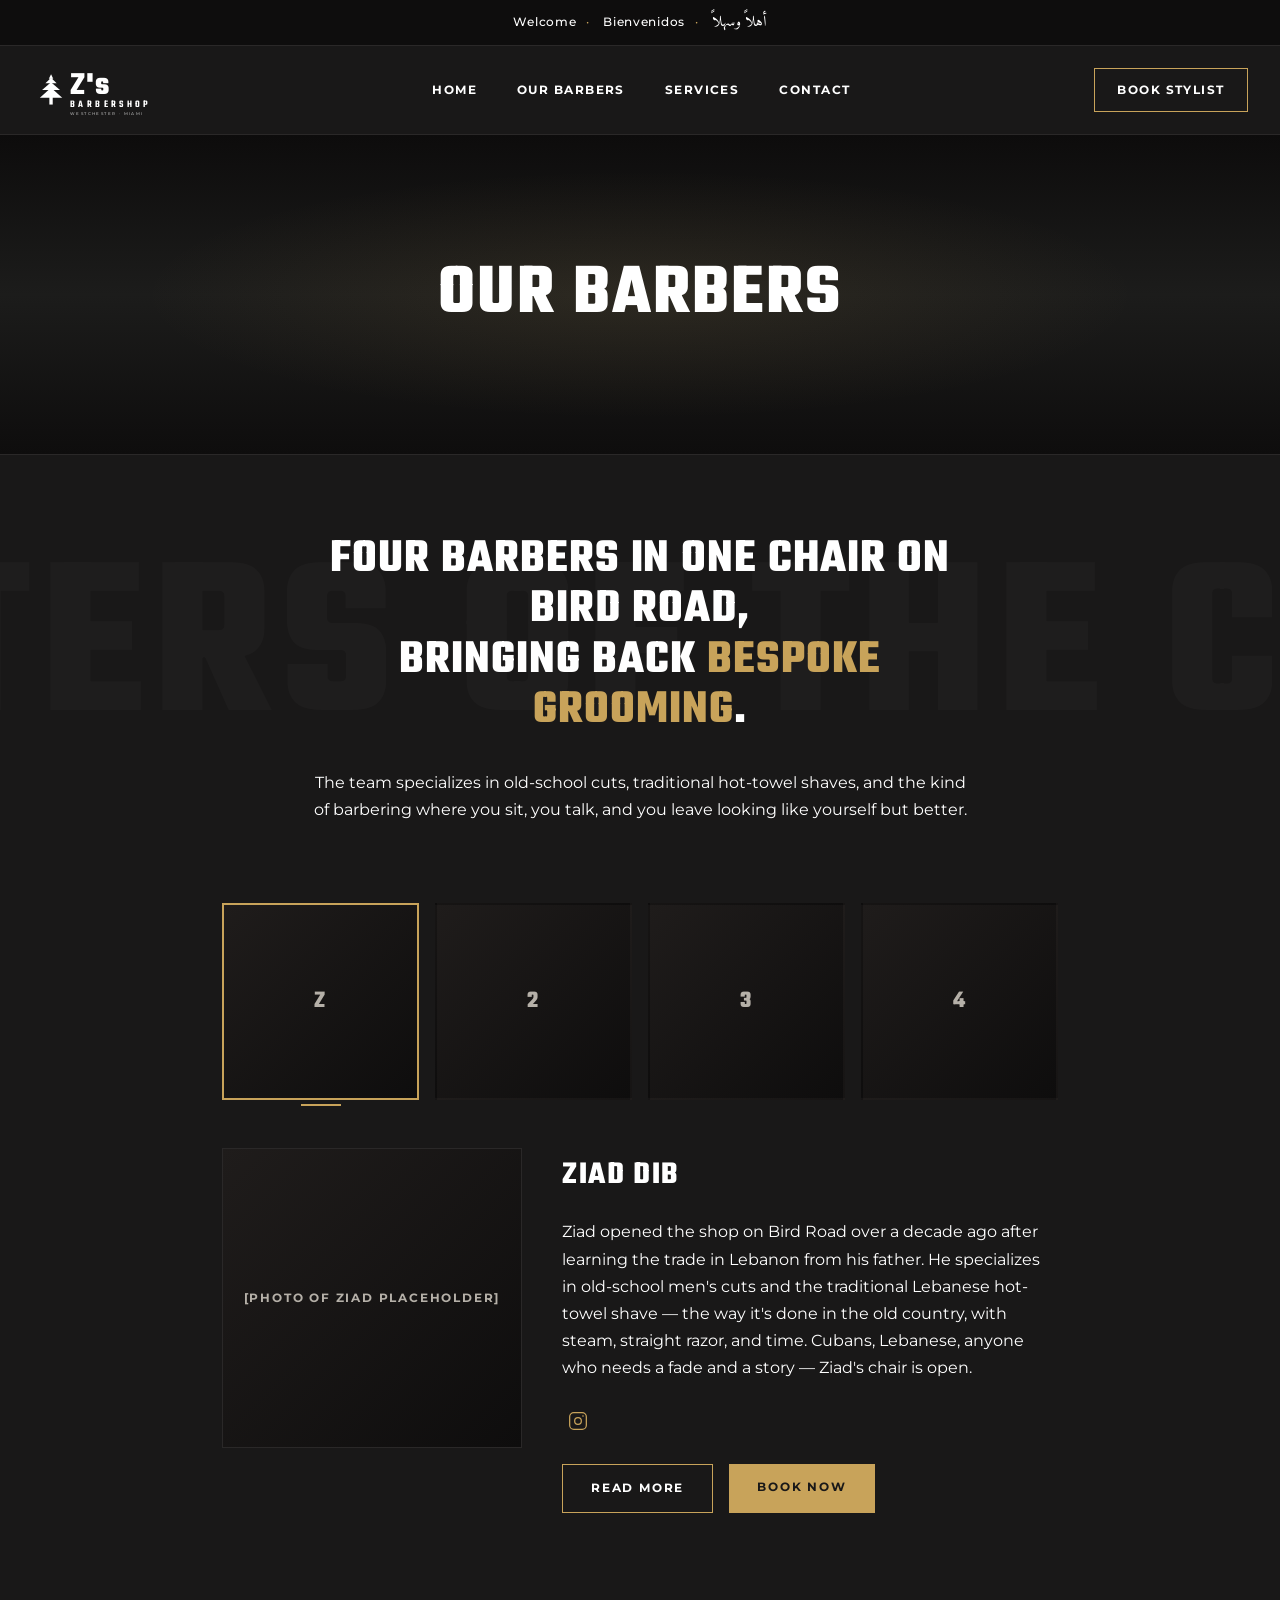
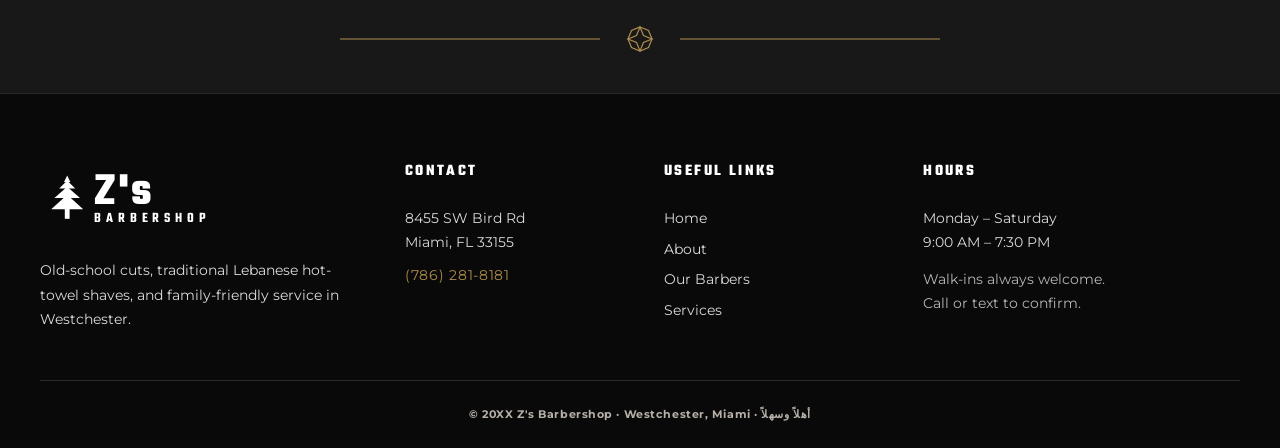
==== prototype/barbers.html @ 7a98266e "HoH-faithful rewrite: Teko + Montserrat fonts, exact bg color, 3 pages Extracted HoH's actual comput" ====
<!DOCTYPE html>
<html lang="en">
<head>
  <meta charset="UTF-8">
  <meta name="viewport" content="width=device-width, initial-scale=1.0">
  <title>Our Barbers — Z's Barbershop</title>
  <meta name="description" content="Meet the barbers at Z's: Ziad Dib and the team. Old-school cuts and traditional hot-towel shaves in Westchester, Miami.">

  <link rel="preconnect" href="https://fonts.googleapis.com">
  <link rel="preconnect" href="https://fonts.gstatic.com" crossorigin>
  <link href="https://fonts.googleapis.com/css2?family=Teko:wght@500;600;700&family=Montserrat:wght@400;500;600;700;800&family=Amiri:wght@400;700&display=swap" rel="stylesheet">
  <link rel="stylesheet" href="styles.css">
</head>
<body>

  <div class="welcome-strip">
    <span>Welcome</span><span class="sep">·</span>
    <span>Bienvenidos</span><span class="sep">·</span>
    <span lang="ar" dir="rtl" class="arabic">أهلاً وسهلاً</span>
  </div>

  <nav class="nav-bar">
    <a href="index.html" aria-label="Z's Barbershop home">
      <svg class="logo-wordmark" viewBox="0 0 280 100">
        <g transform="translate(14, 22)" fill="#ffffff">
          <path d="M 20 0 L 16 8 L 24 8 Z"/><path d="M 20 6 L 10 16 L 30 16 Z"/>
          <path d="M 20 14 L 4 28 L 36 28 Z"/><path d="M 20 24 L 0 42 L 40 42 Z"/>
          <rect x="17" y="40" width="6" height="14"/>
        </g>
        <text x="68" y="58" font-family="Teko,sans-serif" font-weight="700" font-size="58" fill="#ffffff" letter-spacing="2">Z's</text>
        <text x="68" y="80" font-family="Teko,sans-serif" font-weight="600" font-size="18" fill="#ffffff" letter-spacing="6">BARBERSHOP</text>
        <text x="68" y="95" font-family="Montserrat,sans-serif" font-weight="500" font-size="7" fill="#ffffff" letter-spacing="2.5" opacity="0.7">WESTCHESTER · MIAMI</text>
      </svg>
    </a>
    <div class="nav-links">
      <a href="index.html">HOME</a>
      <a href="barbers.html">OUR BARBERS</a>
      <a href="services.html">SERVICES</a>
      <a href="index.html#visit">CONTACT</a>
    </div>
    <a href="barbers.html" class="nav-cta">BOOK STYLIST</a>
  </nav>

  <header class="page-hero">
    <h1>OUR BARBERS</h1>
  </header>

  <section style="position:relative;overflow:hidden;">
    <div class="watermark">MASTERS OF THE CRAFT</div>
    <div class="barbers-intro">
      <h2 class="section-headline">Four barbers in one chair on Bird Road,<br>bringing back <span class="accent-word">bespoke grooming</span>.</h2>
      <p>The team specializes in old-school cuts, traditional hot-towel shaves, and the kind of barbering where you sit, you talk, and you leave looking like yourself but better.</p>
    </div>
  </section>

  <!-- Thumbnail row -->
  <div class="thumb-row">
    <div class="thumb active" data-barber="ziad">Z</div>
    <div class="thumb" data-barber="b2">2</div>
    <div class="thumb" data-barber="b3">3</div>
    <div class="thumb" data-barber="b4">4</div>
  </div>

  <!-- Featured barber card -->
  <div class="featured-barber">
    <div class="featured-photo" id="featured-photo">[Photo of Ziad placeholder]</div>
    <div>
      <h2 class="featured-name" id="featured-name">ZIAD DIB</h2>
      <p class="featured-bio" id="featured-bio">
        Ziad opened the shop on Bird Road over a decade ago after learning the trade in Lebanon from his father. He specializes in old-school men's cuts and the traditional Lebanese hot-towel shave — the way it's done in the old country, with steam, straight razor, and time. Cubans, Lebanese, anyone who needs a fade and a story — Ziad's chair is open.
      </p>
      <div class="featured-social">
        <a id="featured-instagram" href="https://instagram.com/zbarbershop1" aria-label="Instagram">
          <svg viewBox="0 0 24 24"><rect x="2" y="2" width="20" height="20" rx="5"/><circle cx="12" cy="12" r="4"/><circle cx="18" cy="6" r="1" fill="currentColor" stroke="none"/></svg>
        </a>
      </div>
      <div class="featured-buttons">
        <a id="featured-readmore" href="#" class="btn-outlined">READ MORE</a>
        <a href="tel:+17862818181" class="btn-filled">BOOK NOW</a>
      </div>
    </div>
  </div>

  <div class="pattern-divider" aria-hidden="true">
    <svg viewBox="0 0 600 28">
      <line x1="0" y1="14" x2="260" y2="14"/>
      <g transform="translate(300, 14)">
        <path d="M 0,-12 L 8.5,-8.5 L 12,0 L 8.5,8.5 L 0,12 L -8.5,8.5 L -12,0 L -8.5,-8.5 Z"/>
        <path d="M 0,-12 L 3.5,-3.5 L 12,0 L 3.5,3.5 L 0,12 L -3.5,3.5 L -12,0 L -3.5,-3.5 Z"/>
      </g>
      <line x1="340" y1="14" x2="600" y2="14"/>
    </svg>
  </div>

  <footer class="footer">
    <div class="footer-grid">
      <div class="footer-col">
        <svg class="footer-logo" viewBox="0 0 280 100">
          <g transform="translate(14, 22)" fill="#ffffff">
            <path d="M 20 0 L 16 8 L 24 8 Z"/><path d="M 20 6 L 10 16 L 30 16 Z"/>
            <path d="M 20 14 L 4 28 L 36 28 Z"/><path d="M 20 24 L 0 42 L 40 42 Z"/>
            <rect x="17" y="40" width="6" height="14"/>
          </g>
          <text x="68" y="58" font-family="Teko,sans-serif" font-weight="700" font-size="58" fill="#ffffff" letter-spacing="2">Z's</text>
          <text x="68" y="80" font-family="Teko,sans-serif" font-weight="600" font-size="18" fill="#ffffff" letter-spacing="6">BARBERSHOP</text>
        </svg>
        <p>Old-school cuts, traditional Lebanese hot-towel shaves, and family-friendly service in Westchester.</p>
      </div>
      <div class="footer-col">
        <h4>CONTACT</h4>
        <p>8455 SW Bird Rd<br>Miami, FL 33155</p>
        <a href="tel:+17862818181" class="footer-phone">(786) 281-8181</a>
      </div>
      <div class="footer-col">
        <h4>USEFUL LINKS</h4>
        <a href="index.html">Home</a>
        <a href="index.html#about">About</a>
        <a href="barbers.html">Our Barbers</a>
        <a href="services.html">Services</a>
      </div>
      <div class="footer-col">
        <h4>HOURS</h4>
        <p>Monday – Saturday<br>9:00 AM – 7:30 PM</p>
        <p style="margin-top:.75rem;opacity:.7;">Walk-ins always welcome.<br>Call or text to confirm.</p>
      </div>
    </div>
    <div class="footer-bottom">© 20XX Z's Barbershop · Westchester, Miami · أهلاً وسهلاً</div>
  </footer>

  <script>
    // Barber data — Ziad is real; the other three are placeholders until names + bios arrive
    const barbers = {
      ziad: {
        name: "ZIAD DIB",
        photo: "[Photo of Ziad placeholder]",
        bio: "Ziad opened the shop on Bird Road over a decade ago after learning the trade in Lebanon from his father. He specializes in old-school men's cuts and the traditional Lebanese hot-towel shave — the way it's done in the old country, with steam, straight razor, and time. Cubans, Lebanese, anyone who needs a fade and a story — Ziad's chair is open.",
        instagram: "https://instagram.com/zbarbershop1"
      },
      b2: {
        name: "BARBER TWO",
        photo: "[Photo placeholder — name TBD]",
        bio: "Bio placeholder — Z to provide name and short bio for the second barber on the team. Same format as Ziad's: a sentence about how they started, what they specialize in, and what their chair is like.",
        instagram: "#"
      },
      b3: {
        name: "BARBER THREE",
        photo: "[Photo placeholder — name TBD]",
        bio: "Bio placeholder — Z to provide name and short bio for the third barber. Same format as Ziad's.",
        instagram: "#"
      },
      b4: {
        name: "BARBER FOUR",
        photo: "[Photo placeholder — name TBD]",
        bio: "Bio placeholder — Z to provide name and short bio for the fourth barber. Same format as Ziad's.",
        instagram: "#"
      }
    };

    const thumbs = document.querySelectorAll('.thumb');
    const featuredPhoto = document.getElementById('featured-photo');
    const featuredName = document.getElementById('featured-name');
    const featuredBio = document.getElementById('featured-bio');
    const featuredInstagram = document.getElementById('featured-instagram');

    thumbs.forEach(thumb => {
      thumb.addEventListener('click', () => {
        thumbs.forEach(t => t.classList.remove('active'));
        thumb.classList.add('active');
        const key = thumb.dataset.barber;
        const b = barbers[key];
        if (!b) return;
        featuredPhoto.textContent = b.photo;
        featuredName.textContent = b.name;
        featuredBio.textContent = b.bio;
        featuredInstagram.href = b.instagram;
      });
    });
  </script>

</body>
</html>
---- prototype/styles.css ----
:root {
  --color-primary: #191818;
  --color-cream: #ffffff;
  --color-accent: #c8a35a;
  --color-accent-hover: #d4b370;
  --color-ink-dark: #191818;
  --color-muted: #b5b0a8;
  --color-line: #2a2828;

  --font-display: 'Teko', 'Oswald', 'Impact', sans-serif;
  --font-body: 'Montserrat', 'Helvetica', 'Arial', sans-serif;
  --font-ui: 'Montserrat', 'Helvetica', 'Arial', sans-serif;
  --font-arabic: 'Amiri', 'Noto Naskh Arabic', serif;
}

* { box-sizing: border-box; margin: 0; padding: 0; }
html { scroll-behavior: smooth; }
body {
  font-family: var(--font-body);
  font-weight: 700;
  font-size: 16px;
  line-height: 1.7;
  background: var(--color-primary);
  color: var(--color-cream);
  -webkit-font-smoothing: antialiased;
  overflow-x: hidden;
}
a { color: inherit; text-decoration: none; }

/* ─── Trilingual welcome strip ─── */
.welcome-strip {
  background: #0e0d0d;
  color: var(--color-cream);
  font-family: var(--font-ui);
  font-weight: 500;
  font-size: 0.75rem;
  letter-spacing: 0.06em;
  padding: 0.6rem 1rem;
  text-align: center;
  border-bottom: 1px solid var(--color-line);
}
.welcome-strip .sep { color: var(--color-accent); margin: 0 0.6rem; }
.welcome-strip .arabic { font-family: var(--font-arabic); font-size: 0.95rem; letter-spacing: 0; vertical-align: middle; }

/* ─── Nav ─── */
.nav-bar {
  position: sticky;
  top: 0;
  z-index: 50;
  background: var(--color-primary);
  border-bottom: 1px solid var(--color-line);
  padding: 1rem 2rem;
  display: flex;
  align-items: center;
  justify-content: space-between;
  gap: 1rem;
}
.logo-wordmark { display: block; height: 56px; width: auto; }
.nav-links {
  display: none;
  gap: 2.5rem;
  font-family: var(--font-ui);
  font-size: 0.75rem;
  font-weight: 700;
  letter-spacing: 0.12em;
}
.nav-links a { color: var(--color-cream); transition: color .2s; }
.nav-links a:hover { color: var(--color-accent); }
.nav-cta {
  font-family: var(--font-ui);
  font-size: 0.75rem;
  font-weight: 700;
  letter-spacing: 0.12em;
  padding: 0.7rem 1.4rem;
  border: 1.5px solid var(--color-accent);
  color: var(--color-cream);
  transition: all .2s;
  white-space: nowrap;
}
.nav-cta:hover { background: var(--color-accent); color: var(--color-ink-dark); }
@media (min-width: 900px) { .nav-links { display: flex; } }

/* ─── Hero ─── */
.hero {
  position: relative;
  min-height: 600px;
  display: flex;
  align-items: center;
  justify-content: center;
  text-align: center;
  padding: 6rem 2rem;
  overflow: hidden;
  background:
    radial-gradient(ellipse at 50% 60%, rgba(200,163,90,0.15) 0%, transparent 55%),
    linear-gradient(180deg, #0d0c0c 0%, #1c1c1b 40%, #0e0d0d 100%);
}
.hero::before {
  content: '';
  position: absolute;
  bottom: 0; left: 0; right: 0;
  height: 40%;
  background: repeating-linear-gradient(90deg, rgba(200,163,90,0.02) 0px, rgba(200,163,90,0.04) 60px, rgba(0,0,0,0.1) 60px, rgba(0,0,0,0.15) 120px);
  mask: linear-gradient(180deg, transparent 0%, black 60%);
  -webkit-mask: linear-gradient(180deg, transparent 0%, black 60%);
  pointer-events: none;
}
.hero-placeholder-note {
  position: absolute;
  top: 1.5rem; right: 1.5rem;
  font-family: var(--font-ui);
  font-size: 0.65rem;
  color: var(--color-muted);
  letter-spacing: 0.1em;
  text-transform: uppercase;
  opacity: 0.6;
}
.hero-content { position: relative; z-index: 1; max-width: 800px; }
.hero-eyebrow {
  font-family: var(--font-ui);
  font-size: 0.8rem;
  font-weight: 700;
  letter-spacing: 0.3em;
  color: var(--color-cream);
  margin-bottom: 1.25rem;
}
.hero-headline {
  font-family: var(--font-display);
  font-weight: 700;
  font-size: clamp(2.5rem, 7vw, 5rem);
  line-height: 1.1;
  letter-spacing: 0.01em;
  text-transform: uppercase;
  color: var(--color-cream);
  margin-bottom: 2rem;
}
.hero-cta {
  display: inline-block;
  font-family: var(--font-ui);
  font-size: 0.8rem;
  font-weight: 700;
  letter-spacing: 0.18em;
  padding: 0.95rem 2.2rem;
  background: var(--color-accent);
  color: var(--color-ink-dark);
  transition: background .2s;
}
.hero-cta:hover { background: var(--color-accent-hover); }

/* ─── Hero strip (for sub-pages — shorter version of hero with photo bg + title) ─── */
.page-hero {
  position: relative;
  min-height: 320px;
  display: flex;
  align-items: center;
  justify-content: center;
  text-align: center;
  padding: 4rem 2rem;
  background:
    radial-gradient(ellipse at 50% 50%, rgba(200,163,90,0.1) 0%, transparent 55%),
    linear-gradient(180deg, #0d0c0c 0%, #1c1c1b 50%, #0e0d0d 100%);
  border-bottom: 1px solid var(--color-line);
}
.page-hero h1 {
  font-family: var(--font-display);
  font-weight: 700;
  font-size: clamp(2.5rem, 6vw, 4.5rem);
  line-height: 1;
  letter-spacing: 0.03em;
  text-transform: uppercase;
  color: var(--color-cream);
}

/* ─── Sections ─── */
.section { padding: 5rem 2rem; max-width: 1200px; margin: 0 auto; }
.section-eyebrow {
  font-family: var(--font-ui);
  font-size: 0.75rem;
  font-weight: 700;
  letter-spacing: 0.2em;
  text-transform: uppercase;
  color: var(--color-accent);
  margin-bottom: 1rem;
  display: block;
}
.section-headline {
  font-family: var(--font-display);
  font-weight: 700;
  font-size: clamp(2rem, 4vw, 3rem);
  line-height: 1;
  letter-spacing: 0.02em;
  text-transform: uppercase;
  color: var(--color-cream);
  margin-bottom: 2rem;
}
.section-body p {
  font-family: var(--font-body);
  font-weight: 400;
  font-size: 1rem;
  line-height: 1.7;
  color: var(--color-cream);
  max-width: 620px;
  margin-bottom: 1rem;
}

/* About */
.about { display: grid; gap: 3rem; grid-template-columns: 1fr; align-items: center; }
@media (min-width: 800px) { .about { grid-template-columns: 1fr 1fr; gap: 4rem; } }
.about-image {
  aspect-ratio: 4/5;
  background: linear-gradient(135deg, #1f1c1b 0%, #0e0d0d 100%);
  border: 1px solid var(--color-line);
  display: flex;
  align-items: center;
  justify-content: center;
  font-family: var(--font-ui);
  font-size: 0.75rem;
  color: var(--color-muted);
  letter-spacing: 0.15em;
  text-transform: uppercase;
}

/* ─── Watermark wrap (giant background text behind a section) ─── */
.watermark-wrap { position: relative; }
.watermark {
  position: absolute;
  top: 50%;
  left: 50%;
  transform: translate(-50%, -50%);
  font-family: var(--font-display);
  font-weight: 700;
  font-size: clamp(8rem, 18vw, 16rem);
  letter-spacing: 0.04em;
  color: rgba(255, 255, 255, 0.025);
  text-transform: uppercase;
  white-space: nowrap;
  pointer-events: none;
  z-index: 0;
  user-select: none;
}

/* Eyebrow with watermark text behind it (HoH about-section style) */
.watermark-eyebrow {
  display: block;
  position: relative;
  font-family: var(--font-display);
  font-weight: 700;
  font-size: 3.5rem;
  color: rgba(255, 255, 255, 0.04);
  letter-spacing: 0.05em;
  text-transform: uppercase;
  margin-bottom: -1.5rem;
  pointer-events: none;
}

/* ─── Pricing section ─── */
.pricing { background: #0e0d0d; padding: 5rem 0; position: relative; overflow: hidden; }
.pricing-inner { max-width: 1200px; margin: 0 auto; padding: 0 2rem; position: relative; z-index: 1; }
.services-grid {
  display: grid;
  gap: 3rem 2rem;
  grid-template-columns: 1fr;
  text-align: center;
}
@media (min-width: 700px) { .services-grid { grid-template-columns: repeat(3, 1fr); } }
.service-card { padding: 0 1rem; }
.service-icon {
  width: 64px;
  height: 64px;
  margin: 0 auto 1.25rem;
  display: block;
  color: var(--color-accent);
}
.service-icon path, .service-icon line, .service-icon circle, .service-icon rect, .service-icon polyline {
  stroke: var(--color-accent);
  stroke-width: 1.5;
  stroke-linecap: round;
  stroke-linejoin: round;
  fill: none;
}
.service-name {
  font-family: var(--font-display);
  font-weight: 700;
  font-size: 1.5rem;
  letter-spacing: 0.05em;
  text-transform: uppercase;
  color: var(--color-cream);
  margin-bottom: 1rem;
}
.service-desc {
  font-family: var(--font-body);
  font-weight: 400;
  font-size: 0.95rem;
  line-height: 1.65;
  color: var(--color-cream);
  max-width: 280px;
  margin: 0 auto 1rem;
}
.service-price {
  font-family: var(--font-body);
  font-weight: 400;
  font-size: 0.95rem;
  color: var(--color-cream);
}
.service-price strong {
  color: var(--color-accent);
  font-weight: 700;
}
.more-services { text-align: center; margin-top: 4rem; }

/* Ghost button (outlined cream → fills on hover) */
.ghost-btn {
  display: inline-block;
  font-family: var(--font-ui);
  font-size: 0.8rem;
  font-weight: 700;
  letter-spacing: 0.15em;
  padding: 1rem 2.5rem;
  border: 1.5px solid var(--color-cream);
  color: var(--color-cream);
  transition: all .2s;
  margin-top: 1.5rem;
}
.ghost-btn:hover { background: var(--color-cream); color: var(--color-ink-dark); }

/* Trust strip */
.trust-strip {
  background: var(--color-primary);
  border-top: 1px solid var(--color-line);
  border-bottom: 1px solid var(--color-line);
  padding: 3rem 2rem;
}
.trust-grid {
  max-width: 1100px;
  margin: 0 auto;
  display: grid;
  gap: 2rem;
  grid-template-columns: 1fr;
  text-align: center;
}
@media (min-width: 700px) { .trust-grid { grid-template-columns: repeat(3, 1fr); } }
.trust-cell .label {
  font-family: var(--font-ui);
  font-size: 0.7rem;
  font-weight: 700;
  letter-spacing: 0.25em;
  color: var(--color-accent);
  margin-bottom: 0.5rem;
  display: block;
}
.trust-cell .value {
  font-family: var(--font-display);
  font-weight: 700;
  font-size: 1.5rem;
  letter-spacing: 0.04em;
  text-transform: uppercase;
  color: var(--color-cream);
  line-height: 1.2;
}
.trust-cell .value a { color: var(--color-cream); border-bottom: 1px solid transparent; transition: border-color .2s; }
.trust-cell .value a:hover { border-color: var(--color-accent); }

/* Why choose */
.why-choose { background: #0e0d0d; padding: 5rem 0; position: relative; overflow: hidden; }
.why-choose-inner { max-width: 900px; margin: 0 auto; padding: 0 2rem; position: relative; z-index: 1; }
.why-list { list-style: none; display: grid; gap: 1.5rem; margin-top: 2rem; }
.why-list li {
  display: grid;
  grid-template-columns: 32px 1fr;
  gap: 1rem;
  align-items: start;
  font-family: var(--font-body);
  font-weight: 400;
  font-size: 1rem;
  color: var(--color-cream);
  line-height: 1.65;
}
.why-list li > span { display: block; width: 24px; height: 1px; background: var(--color-accent); margin-top: 0.7rem; }
.why-list strong {
  font-family: var(--font-display);
  font-weight: 700;
  font-size: 1.15rem;
  letter-spacing: 0.06em;
  display: block;
  margin-bottom: 0.5rem;
  color: var(--color-cream);
}

/* Pattern divider */
.pattern-divider { padding: 2rem 0; text-align: center; background: var(--color-primary); }
.pattern-divider svg { height: 28px; width: auto; opacity: 0.85; }
.pattern-divider svg path, .pattern-divider svg line { stroke: var(--color-accent); stroke-width: 1.2; fill: none; }

/* Testimonials */
.testimonials { background: #0e0d0d; padding: 5rem 0; text-align: center; }
.testimonials-inner { max-width: 1000px; margin: 0 auto; padding: 0 2rem; }
.stars { font-size: 2rem; color: var(--color-accent); letter-spacing: 0.2em; margin-bottom: 0.5rem; }
.review-count {
  font-family: var(--font-ui);
  font-size: 0.85rem;
  font-weight: 600;
  letter-spacing: 0.1em;
  text-transform: uppercase;
  color: var(--color-cream);
  opacity: 0.7;
  margin-bottom: 3rem;
}
.review-grid { display: grid; gap: 2rem; grid-template-columns: 1fr; }
@media (min-width: 800px) { .review-grid { grid-template-columns: repeat(3, 1fr); } }
.review {
  background: var(--color-primary);
  padding: 2rem 1.5rem;
  border: 1px solid var(--color-line);
  text-align: left;
}
.review-text {
  font-family: var(--font-body);
  font-weight: 400;
  font-size: 0.95rem;
  line-height: 1.65;
  color: var(--color-cream);
  margin-bottom: 1rem;
  font-style: italic;
}
.review-author {
  font-family: var(--font-ui);
  font-size: 0.75rem;
  font-weight: 700;
  letter-spacing: 0.1em;
  color: var(--color-accent);
}

/* ─── Services PAGE (two-column list, HoH-faithful) ─── */
.services-list {
  display: grid;
  gap: 3rem 4rem;
  grid-template-columns: 1fr;
  max-width: 1100px;
  margin: 0 auto;
}
@media (min-width: 900px) { .services-list { grid-template-columns: 1fr 1fr; } }
.svc-row {
  border-bottom: 1px dotted var(--color-line);
  padding-bottom: 1.5rem;
}
.svc-row-head {
  display: flex;
  align-items: baseline;
  justify-content: space-between;
  gap: 1rem;
  margin-bottom: 0.75rem;
}
.svc-row-name {
  font-family: var(--font-display);
  font-weight: 700;
  font-size: 1.5rem;
  letter-spacing: 0.05em;
  text-transform: uppercase;
  color: var(--color-cream);
}
.svc-row-price {
  font-family: var(--font-display);
  font-weight: 700;
  font-size: 1.25rem;
  color: var(--color-accent);
  letter-spacing: 0.02em;
  white-space: nowrap;
}
.svc-row-desc {
  font-family: var(--font-body);
  font-weight: 400;
  font-size: 0.95rem;
  line-height: 1.65;
  color: var(--color-cream);
  margin-bottom: 0.5rem;
}
.svc-row-duration {
  font-family: var(--font-ui);
  font-size: 0.75rem;
  letter-spacing: 0.1em;
  color: var(--color-accent);
  text-transform: uppercase;
  font-weight: 600;
}

/* ─── Barbers PAGE — thumbnail row + featured card ─── */
.barbers-intro {
  text-align: center;
  max-width: 720px;
  margin: 0 auto;
  padding: 5rem 2rem 2rem;
  position: relative;
}
.barbers-intro .section-headline { line-height: 1.05; }
.accent-word { color: var(--color-accent); }
.barbers-intro p {
  font-family: var(--font-body);
  font-weight: 400;
  font-size: 1rem;
  line-height: 1.7;
  color: var(--color-cream);
  margin-top: 1rem;
}

.thumb-row {
  max-width: 900px;
  margin: 3rem auto;
  display: grid;
  grid-template-columns: repeat(4, 1fr);
  gap: 1rem;
  padding: 0 2rem;
}
.thumb {
  cursor: pointer;
  aspect-ratio: 1;
  background: linear-gradient(135deg, #1f1c1b 0%, #0e0d0d 100%);
  border: 2px solid transparent;
  display: flex;
  align-items: center;
  justify-content: center;
  font-family: var(--font-display);
  font-weight: 700;
  font-size: 1.5rem;
  color: var(--color-muted);
  letter-spacing: 0.06em;
  transition: all .2s;
  position: relative;
}
.thumb.active { border-color: var(--color-accent); }
.thumb.active::after {
  content: '';
  position: absolute;
  bottom: -8px;
  left: 50%;
  transform: translateX(-50%);
  width: 40px;
  height: 2px;
  background: var(--color-accent);
}
.thumb:hover { border-color: var(--color-accent); }

.featured-barber {
  max-width: 900px;
  margin: 3rem auto 5rem;
  padding: 0 2rem;
  display: grid;
  gap: 2.5rem;
  grid-template-columns: 1fr;
  align-items: start;
}
@media (min-width: 700px) { .featured-barber { grid-template-columns: 300px 1fr; } }
.featured-photo {
  aspect-ratio: 1;
  background: linear-gradient(135deg, #1f1c1b 0%, #0e0d0d 100%);
  border: 1px solid var(--color-line);
  display: flex;
  align-items: center;
  justify-content: center;
  font-family: var(--font-ui);
  font-size: 0.75rem;
  color: var(--color-muted);
  letter-spacing: 0.15em;
  text-transform: uppercase;
}
.featured-name {
  font-family: var(--font-display);
  font-weight: 700;
  font-size: 2rem;
  letter-spacing: 0.05em;
  text-transform: uppercase;
  color: var(--color-cream);
  margin-bottom: 1rem;
}
.featured-bio {
  font-family: var(--font-body);
  font-weight: 400;
  font-size: 1rem;
  line-height: 1.7;
  color: var(--color-cream);
  margin-bottom: 1.5rem;
}
.featured-social { margin-bottom: 1.5rem; }
.featured-social a {
  display: inline-flex;
  align-items: center;
  justify-content: center;
  width: 32px;
  height: 32px;
  color: var(--color-accent);
}
.featured-social svg { width: 20px; height: 20px; stroke: var(--color-accent); fill: none; stroke-width: 1.5; }
.featured-buttons { display: flex; gap: 1rem; flex-wrap: wrap; }
.btn-outlined {
  font-family: var(--font-ui);
  font-size: 0.75rem;
  font-weight: 700;
  letter-spacing: 0.15em;
  padding: 0.85rem 1.75rem;
  border: 1.5px solid var(--color-accent);
  color: var(--color-cream);
  transition: all .2s;
  display: inline-block;
}
.btn-outlined:hover { background: var(--color-accent); color: var(--color-ink-dark); }
.btn-filled {
  font-family: var(--font-ui);
  font-size: 0.75rem;
  font-weight: 700;
  letter-spacing: 0.15em;
  padding: 0.85rem 1.75rem;
  background: var(--color-accent);
  color: var(--color-ink-dark);
  transition: background .2s;
  display: inline-block;
}
.btn-filled:hover { background: var(--color-accent-hover); }

/* ─── Footer ─── */
.footer { background: #0a0909; padding: 4rem 2rem 1.5rem; border-top: 1px solid var(--color-line); }
.footer-grid {
  max-width: 1200px;
  margin: 0 auto;
  display: grid;
  gap: 3rem;
  grid-template-columns: 1fr;
}
@media (min-width: 800px) { .footer-grid { grid-template-columns: 1.5fr 1fr 1fr 1.5fr; } }
.footer-col h4 {
  font-family: var(--font-display);
  font-weight: 700;
  font-size: 1rem;
  letter-spacing: 0.15em;
  color: var(--color-cream);
  margin-bottom: 1.25rem;
}
.footer-col p, .footer-col a {
  font-family: var(--font-body);
  font-weight: 400;
  font-size: 0.9rem;
  line-height: 1.7;
  color: var(--color-cream);
  opacity: 0.85;
}
.footer-col a { display: block; margin-bottom: 0.4rem; transition: color .2s; }
.footer-col a:hover { color: var(--color-accent); opacity: 1; }
.footer-phone {
  font-family: var(--font-display);
  font-weight: 700;
  font-size: 1.4rem;
  color: var(--color-accent) !important;
  letter-spacing: 0.05em;
  margin-top: 0.5rem;
}
.footer-logo { height: 80px; width: auto; margin-bottom: 1.25rem; display: block; }
.footer-social { display: flex; gap: 1rem; margin-top: 1.25rem; }
.footer-social a {
  width: 32px; height: 32px;
  display: inline-flex;
  align-items: center;
  justify-content: center;
  border: 1px solid var(--color-line);
  transition: all .2s;
  margin: 0;
}
.footer-social a:hover { border-color: var(--color-accent); }
.footer-social svg { width: 16px; height: 16px; stroke: var(--color-cream); fill: none; stroke-width: 1.5; }
.footer-bottom {
  max-width: 1200px;
  margin: 3rem auto 0;
  padding-top: 1.5rem;
  border-top: 1px solid var(--color-line);
  text-align: center;
  font-family: var(--font-ui);
  font-size: 0.7rem;
  color: var(--color-muted);
  letter-spacing: 0.05em;
}
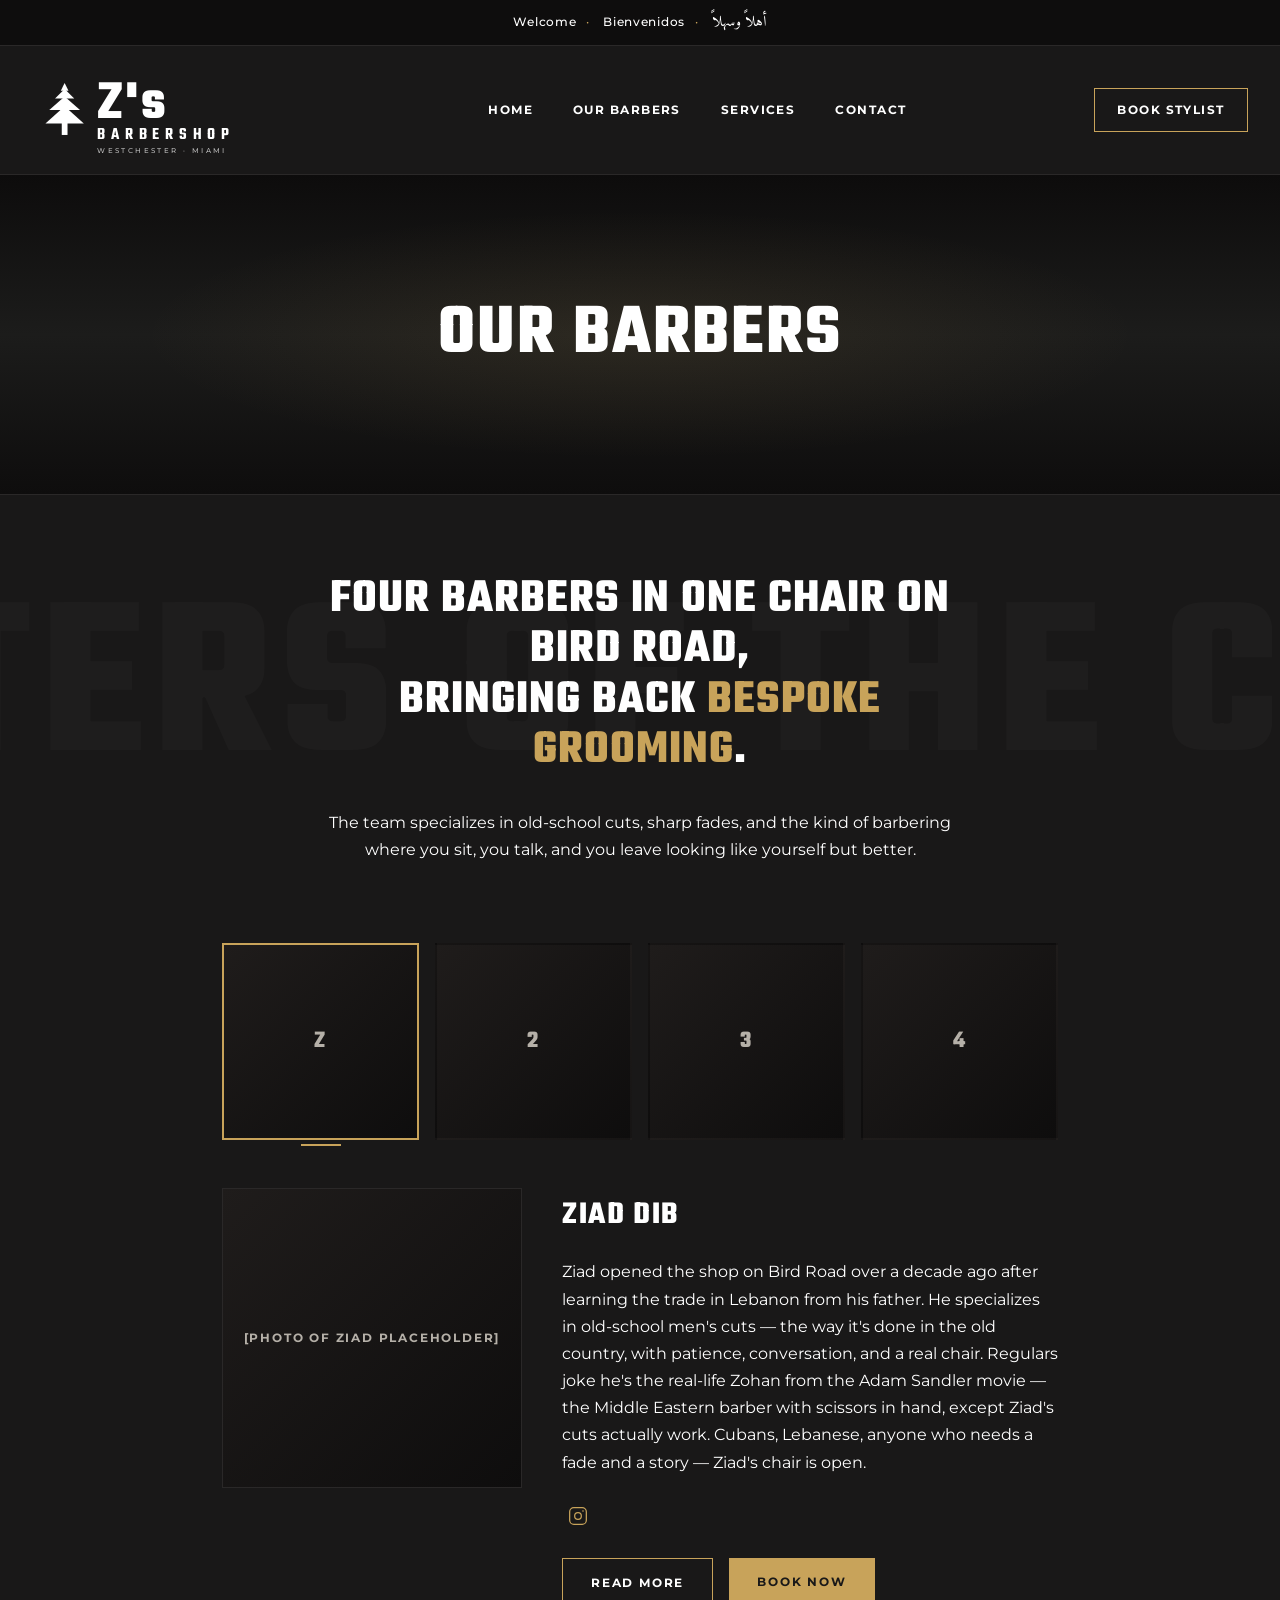
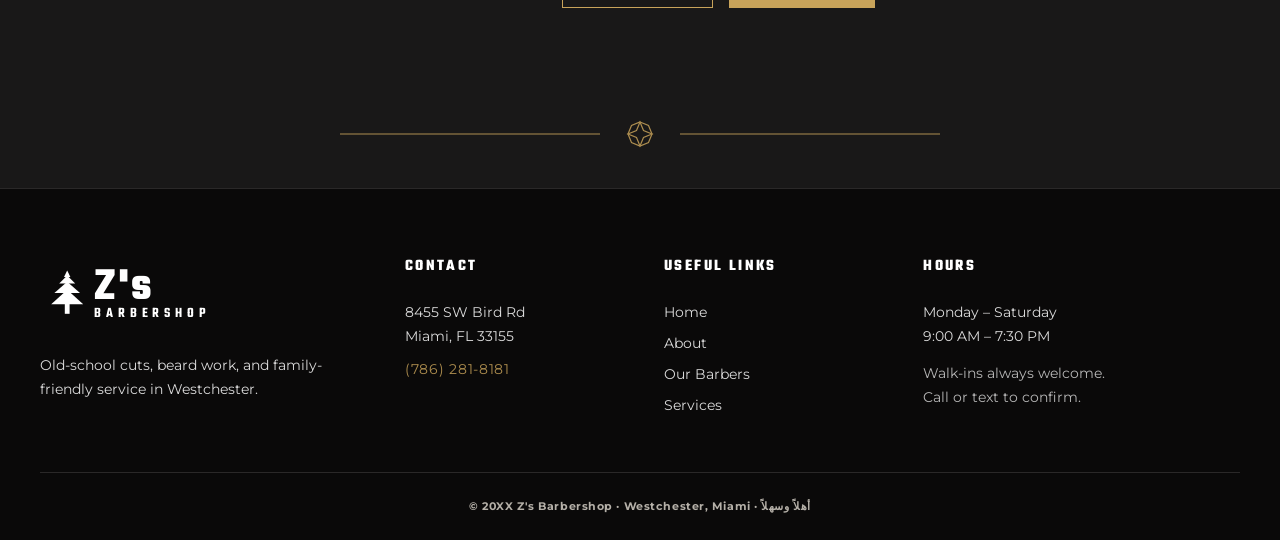
==== commit 8ee540ae: "Checkpoint: integrate 5 icons + purge hot-towel mentions + add Zohan bio + bigger logo Prototype int" ====
--- a/prototype/barbers.html
+++ b/prototype/barbers.html
@@ -4,7 +4,7 @@
   <meta charset="UTF-8">
   <meta name="viewport" content="width=device-width, initial-scale=1.0">
   <title>Our Barbers — Z's Barbershop</title>
-  <meta name="description" content="Meet the barbers at Z's: Ziad Dib and the team. Old-school cuts and traditional hot-towel shaves in Westchester, Miami.">
+  <meta name="description" content="Meet the barbers at Z's: Ziad Dib and the team. Old-school cuts and bespoke grooming in Westchester, Miami.">
 
   <link rel="preconnect" href="https://fonts.googleapis.com">
   <link rel="preconnect" href="https://fonts.gstatic.com" crossorigin>
@@ -49,7 +49,7 @@
     <div class="watermark">MASTERS OF THE CRAFT</div>
     <div class="barbers-intro">
       <h2 class="section-headline">Four barbers in one chair on Bird Road,<br>bringing back <span class="accent-word">bespoke grooming</span>.</h2>
-      <p>The team specializes in old-school cuts, traditional hot-towel shaves, and the kind of barbering where you sit, you talk, and you leave looking like yourself but better.</p>
+      <p>The team specializes in old-school cuts, sharp fades, and the kind of barbering where you sit, you talk, and you leave looking like yourself but better.</p>
     </div>
   </section>
 
@@ -67,7 +67,7 @@
     <div>
       <h2 class="featured-name" id="featured-name">ZIAD DIB</h2>
       <p class="featured-bio" id="featured-bio">
-        Ziad opened the shop on Bird Road over a decade ago after learning the trade in Lebanon from his father. He specializes in old-school men's cuts and the traditional Lebanese hot-towel shave — the way it's done in the old country, with steam, straight razor, and time. Cubans, Lebanese, anyone who needs a fade and a story — Ziad's chair is open.
+        Ziad opened the shop on Bird Road over a decade ago after learning the trade in Lebanon from his father. He specializes in old-school men's cuts — the way it's done in the old country, with patience, conversation, and a real chair. Regulars joke he's the real-life Zohan from the Adam Sandler movie — the Middle Eastern barber with scissors in hand, except Ziad's cuts actually work. Cubans, Lebanese, anyone who needs a fade and a story — Ziad's chair is open.
       </p>
       <div class="featured-social">
         <a id="featured-instagram" href="https://instagram.com/zbarbershop1" aria-label="Instagram">
@@ -104,7 +104,7 @@
           <text x="68" y="58" font-family="Teko,sans-serif" font-weight="700" font-size="58" fill="#ffffff" letter-spacing="2">Z's</text>
           <text x="68" y="80" font-family="Teko,sans-serif" font-weight="600" font-size="18" fill="#ffffff" letter-spacing="6">BARBERSHOP</text>
         </svg>
-        <p>Old-school cuts, traditional Lebanese hot-towel shaves, and family-friendly service in Westchester.</p>
+        <p>Old-school cuts, beard work, and family-friendly service in Westchester.</p>
       </div>
       <div class="footer-col">
         <h4>CONTACT</h4>
@@ -133,7 +133,7 @@
       ziad: {
         name: "ZIAD DIB",
         photo: "[Photo of Ziad placeholder]",
-        bio: "Ziad opened the shop on Bird Road over a decade ago after learning the trade in Lebanon from his father. He specializes in old-school men's cuts and the traditional Lebanese hot-towel shave — the way it's done in the old country, with steam, straight razor, and time. Cubans, Lebanese, anyone who needs a fade and a story — Ziad's chair is open.",
+        bio: "Ziad opened the shop on Bird Road over a decade ago after learning the trade in Lebanon from his father. He specializes in old-school men's cuts — the way it's done in the old country, with patience, conversation, and a real chair. Regulars joke he's the real-life Zohan from the Adam Sandler movie — the Middle Eastern barber with scissors in hand, except Ziad's cuts actually work. Cubans, Lebanese, anyone who needs a fade and a story — Ziad's chair is open.",
         instagram: "https://instagram.com/zbarbershop1"
       },
       b2: {
--- a/prototype/styles.css
+++ b/prototype/styles.css
@@ -55,7 +55,7 @@
   justify-content: space-between;
   gap: 1rem;
 }
-.logo-wordmark { display: block; height: 56px; width: auto; }
+.logo-wordmark { display: block; height: 96px; width: auto; }
 .nav-links {
   display: none;
   gap: 2.5rem;
@@ -264,11 +264,12 @@
 @media (min-width: 700px) { .services-grid { grid-template-columns: repeat(3, 1fr); } }
 .service-card { padding: 0 1rem; }
 .service-icon {
-  width: 64px;
-  height: 64px;
+  width: 112px;
+  height: 112px;
   margin: 0 auto 1.25rem;
   display: block;
   color: var(--color-accent);
+  object-fit: contain;
 }
 .service-icon path, .service-icon line, .service-icon circle, .service-icon rect, .service-icon polyline {
   stroke: var(--color-accent);
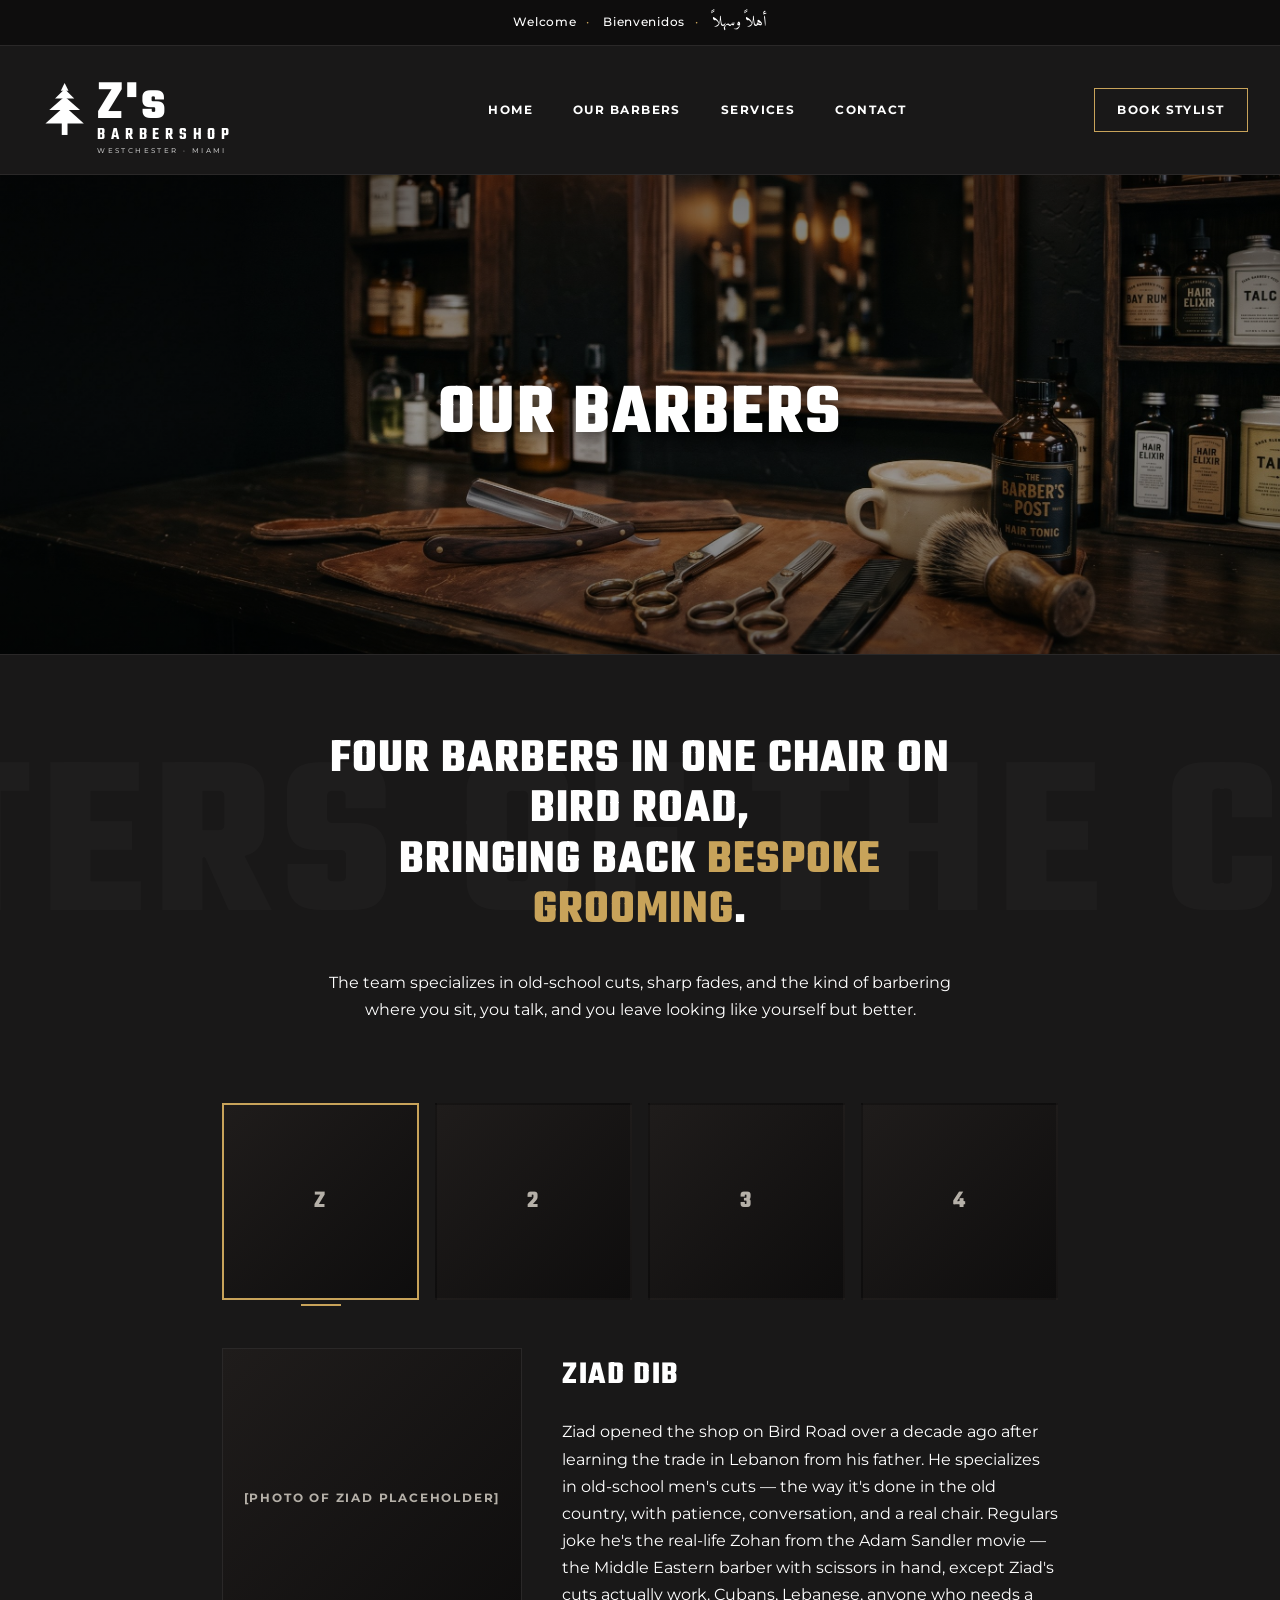
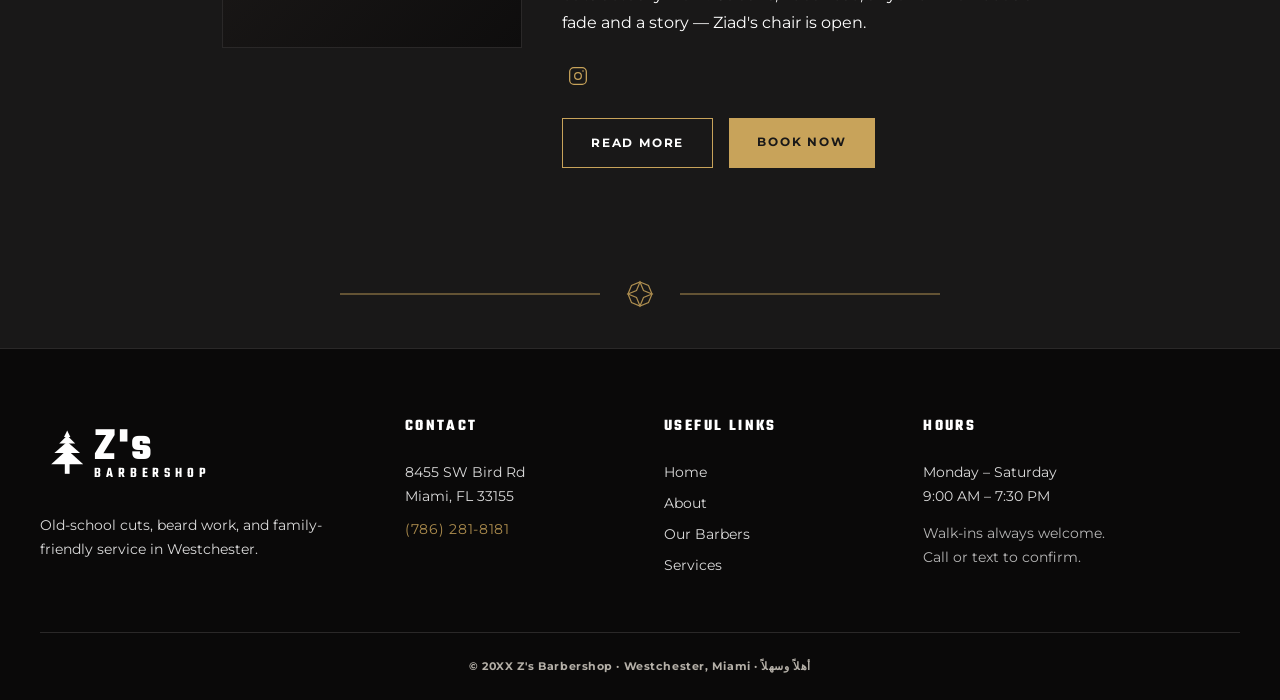
==== commit ad001898: "Checkpoint: integrate homepage + barbers heroes via Nano Banana 2 Homepage hero (`prototype/index.ht" ====
--- a/prototype/barbers.html
+++ b/prototype/barbers.html
@@ -41,7 +41,7 @@
     <a href="barbers.html" class="nav-cta">BOOK STYLIST</a>
   </nav>
 
-  <header class="page-hero">
+  <header class="page-hero page-hero--barbers">
     <h1>OUR BARBERS</h1>
   </header>
 
--- a/prototype/styles.css
+++ b/prototype/styles.css
@@ -86,13 +86,23 @@
   min-height: 600px;
   display: flex;
   align-items: center;
-  justify-content: center;
-  text-align: center;
-  padding: 6rem 2rem;
+  justify-content: flex-start;
+  text-align: left;
+  padding: 6rem 2rem 6rem clamp(2rem, 7vw, 6rem);
   overflow: hidden;
   background:
-    radial-gradient(ellipse at 50% 60%, rgba(200,163,90,0.15) 0%, transparent 55%),
-    linear-gradient(180deg, #0d0c0c 0%, #1c1c1b 40%, #0e0d0d 100%);
+    linear-gradient(90deg, rgba(0,0,0,0.78) 0%, rgba(0,0,0,0.55) 28%, rgba(0,0,0,0.25) 55%, rgba(0,0,0,0.08) 100%),
+    url('../assets/generated/heroes/index-the-chair-final.jpg') center/cover no-repeat;
+}
+@media (max-width: 800px) {
+  .hero {
+    justify-content: center;
+    text-align: center;
+    padding: 5rem 1.5rem;
+    background:
+      linear-gradient(180deg, rgba(0,0,0,0.5) 0%, rgba(0,0,0,0.75) 100%),
+      url('../assets/generated/heroes/index-the-chair-final.jpg') 65% center/cover no-repeat;
+  }
 }
 .hero::before {
   content: '';
@@ -114,7 +124,7 @@
   text-transform: uppercase;
   opacity: 0.6;
 }
-.hero-content { position: relative; z-index: 1; max-width: 800px; }
+.hero-content { position: relative; z-index: 1; max-width: 560px; }
 .hero-eyebrow {
   font-family: var(--font-ui);
   font-size: 0.8rem;
@@ -160,6 +170,13 @@
     linear-gradient(180deg, #0d0c0c 0%, #1c1c1b 50%, #0e0d0d 100%);
   border-bottom: 1px solid var(--color-line);
 }
+.page-hero--barbers {
+  min-height: 480px;
+  background:
+    linear-gradient(180deg, rgba(0,0,0,0.55) 0%, rgba(0,0,0,0.3) 50%, rgba(0,0,0,0.6) 100%),
+    url('../assets/generated/heroes/barbers-workstation-final.jpg') center 72%/cover no-repeat;
+}
+.page-hero--barbers h1 { text-shadow: 0 2px 16px rgba(0,0,0,0.6); }
 .page-hero h1 {
   font-family: var(--font-display);
   font-weight: 700;
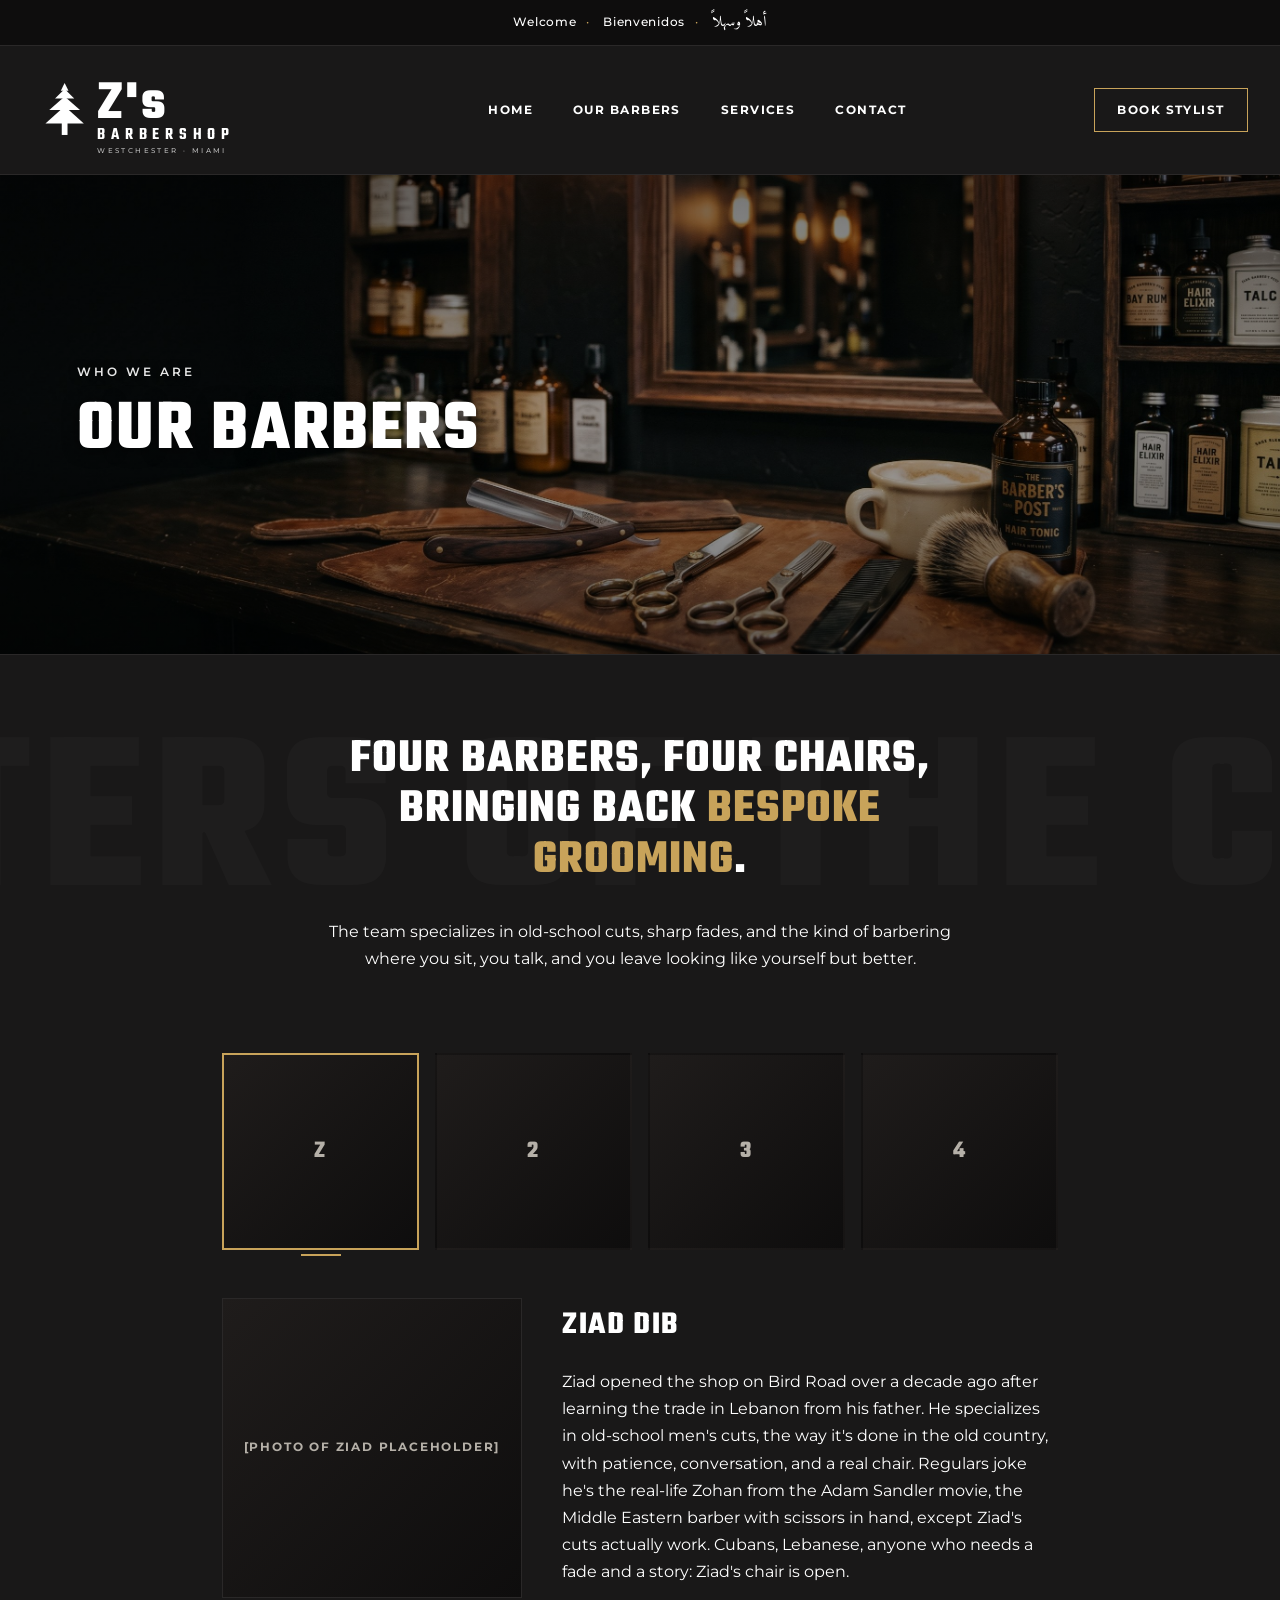
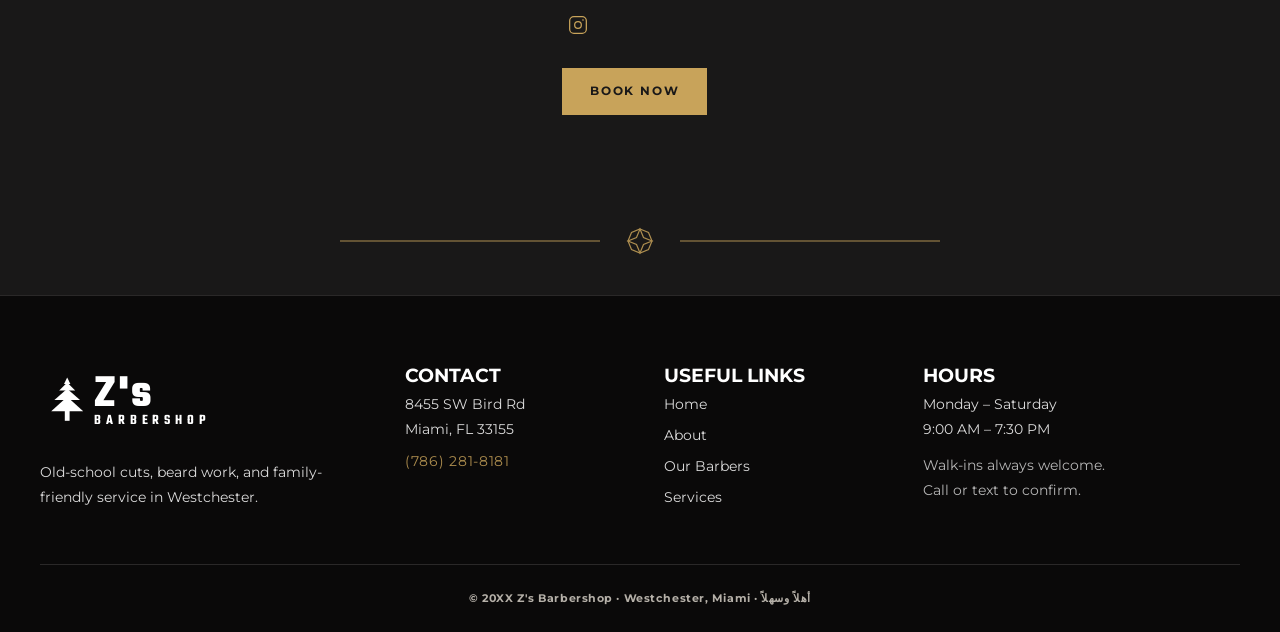
==== commit 5da5cda8: "Checkpoint: services hero (Variant B) + hero normalization + SEO/a11y 100 Phase 2 — Services hero sh" ====
--- a/prototype/barbers.html
+++ b/prototype/barbers.html
@@ -6,12 +6,41 @@
   <title>Our Barbers — Z's Barbershop</title>
   <meta name="description" content="Meet the barbers at Z's: Ziad Dib and the team. Old-school cuts and bespoke grooming in Westchester, Miami.">
 
+  <link rel="canonical" href="https://zsbarbershop.com/barbers">
+  <meta name="theme-color" content="#191818">
+  <link rel="icon" href="/favicon.svg" type="image/svg+xml">
+  <link rel="preload" as="image" href="../assets/generated/heroes/barbers-workstation-final.jpg">
+
+  <meta property="og:title" content="Our Barbers — Z's Barbershop">
+  <meta property="og:description" content="Meet the barbers at Z's: Ziad Dib and the team. Old-school cuts and bespoke grooming in Westchester, Miami. Four barbers, four chairs.">
+  <meta property="og:url" content="https://zsbarbershop.com/barbers">
+  <meta property="og:type" content="website">
+  <meta property="og:site_name" content="Z's Barbershop">
+  <meta property="og:locale" content="en_US">
+  <meta property="og:image" content="https://zsbarbershop.com/assets/generated/og/og-barbers.jpg">
+  <meta property="og:image:width" content="1200">
+  <meta property="og:image:height" content="630">
+  <meta property="og:image:alt" content="A vintage barber's workstation with brass tools, leather strop, and apothecary shelves at Z's Barbershop">
+
+  <meta name="twitter:card" content="summary_large_image">
+  <meta name="twitter:title" content="Our Barbers — Z's Barbershop">
+  <meta name="twitter:description" content="Meet the barbers at Z's: Ziad Dib and the team. Old-school cuts in Westchester, Miami.">
+  <meta name="twitter:image" content="https://zsbarbershop.com/assets/generated/og/og-barbers.jpg">
+  <meta name="twitter:image:alt" content="A vintage barber's workstation with brass tools at Z's Barbershop">
+
   <link rel="preconnect" href="https://fonts.googleapis.com">
   <link rel="preconnect" href="https://fonts.gstatic.com" crossorigin>
   <link href="https://fonts.googleapis.com/css2?family=Teko:wght@500;600;700&family=Montserrat:wght@400;500;600;700;800&family=Amiri:wght@400;700&display=swap" rel="stylesheet">
+
+  <script type="application/ld+json">
+  {"@context":"https://schema.org","@graph":[{"@type":"BarberShop","@id":"https://zsbarbershop.com/#barbershop","name":"Z's Barbershop","url":"https://zsbarbershop.com/","image":"https://zsbarbershop.com/assets/generated/og/og-barbers.jpg","logo":"https://zsbarbershop.com/favicon.svg","description":"Old-school barbershop on Bird Road in Westchester, Miami. Four barbers, four chairs. Walk-ins welcome.","telephone":"+17862818181","priceRange":"$","currenciesAccepted":"USD","paymentAccepted":"Cash, Credit Card","areaServed":[{"@type":"Place","name":"Westchester, Miami"},{"@type":"City","name":"Miami"}],"address":{"@type":"PostalAddress","streetAddress":"8455 SW Bird Rd","addressLocality":"Miami","addressRegion":"FL","postalCode":"33155","addressCountry":"US"},"geo":{"@type":"GeoCoordinates","latitude":25.736,"longitude":-80.349},"openingHoursSpecification":[{"@type":"OpeningHoursSpecification","dayOfWeek":["Monday","Tuesday","Wednesday","Thursday","Friday","Saturday"],"opens":"09:00","closes":"19:30"}],"aggregateRating":{"@type":"AggregateRating","ratingValue":"5.0","reviewCount":"169"},"sameAs":["https://instagram.com/zbarbershop1"],"founder":{"@id":"https://zsbarbershop.com/barbers#ziad"}},{"@type":"Person","@id":"https://zsbarbershop.com/barbers#ziad","name":"Ziad Dib","jobTitle":"Owner and Master Barber","worksFor":{"@id":"https://zsbarbershop.com/#barbershop"},"description":"Ziad Dib opened Z's Barbershop on Bird Road in Westchester, Miami over a decade ago after learning the trade in Lebanon from his father. He specializes in old-school men's cuts, sharp fades, and the kind of barbering where you sit, you talk, and you leave looking like yourself but better.","sameAs":["https://instagram.com/zbarbershop1"]},{"@type":"BreadcrumbList","itemListElement":[{"@type":"ListItem","position":1,"name":"Home","item":"https://zsbarbershop.com/"},{"@type":"ListItem","position":2,"name":"Our Barbers","item":"https://zsbarbershop.com/barbers"}]}]}
+  </script>
+
   <link rel="stylesheet" href="styles.css">
 </head>
 <body>
+
+  <a class="skip-link" href="#main-content">Skip to main content</a>
 
   <div class="welcome-strip">
     <span>Welcome</span><span class="sep">·</span>
@@ -41,14 +70,17 @@
     <a href="barbers.html" class="nav-cta">BOOK STYLIST</a>
   </nav>
 
+  <main id="main-content">
+
   <header class="page-hero page-hero--barbers">
-    <h1>OUR BARBERS</h1>
+    <p class="page-hero-eyebrow">Who we are</p>
+    <h1>Our Barbers</h1>
   </header>
 
   <section style="position:relative;overflow:hidden;">
-    <div class="watermark">MASTERS OF THE CRAFT</div>
+    <div class="watermark" aria-hidden="true" data-text="MASTERS OF THE CRAFT"></div>
     <div class="barbers-intro">
-      <h2 class="section-headline">Four barbers in one chair on Bird Road,<br>bringing back <span class="accent-word">bespoke grooming</span>.</h2>
+      <h2 class="section-headline">Four barbers, four chairs,<br>bringing back <span class="accent-word">bespoke grooming</span>.</h2>
       <p>The team specializes in old-school cuts, sharp fades, and the kind of barbering where you sit, you talk, and you leave looking like yourself but better.</p>
     </div>
   </section>
@@ -67,7 +99,7 @@
     <div>
       <h2 class="featured-name" id="featured-name">ZIAD DIB</h2>
       <p class="featured-bio" id="featured-bio">
-        Ziad opened the shop on Bird Road over a decade ago after learning the trade in Lebanon from his father. He specializes in old-school men's cuts — the way it's done in the old country, with patience, conversation, and a real chair. Regulars joke he's the real-life Zohan from the Adam Sandler movie — the Middle Eastern barber with scissors in hand, except Ziad's cuts actually work. Cubans, Lebanese, anyone who needs a fade and a story — Ziad's chair is open.
+        Ziad opened the shop on Bird Road over a decade ago after learning the trade in Lebanon from his father. He specializes in old-school men's cuts, the way it's done in the old country, with patience, conversation, and a real chair. Regulars joke he's the real-life Zohan from the Adam Sandler movie, the Middle Eastern barber with scissors in hand, except Ziad's cuts actually work. Cubans, Lebanese, anyone who needs a fade and a story: Ziad's chair is open.
       </p>
       <div class="featured-social">
         <a id="featured-instagram" href="https://instagram.com/zbarbershop1" aria-label="Instagram">
@@ -75,7 +107,6 @@
         </a>
       </div>
       <div class="featured-buttons">
-        <a id="featured-readmore" href="#" class="btn-outlined">READ MORE</a>
         <a href="tel:+17862818181" class="btn-filled">BOOK NOW</a>
       </div>
     </div>
@@ -91,6 +122,8 @@
       <line x1="340" y1="14" x2="600" y2="14"/>
     </svg>
   </div>
+
+  </main>
 
   <footer class="footer">
     <div class="footer-grid">
@@ -107,19 +140,19 @@
         <p>Old-school cuts, beard work, and family-friendly service in Westchester.</p>
       </div>
       <div class="footer-col">
-        <h4>CONTACT</h4>
+        <h3>CONTACT</h3>
         <p>8455 SW Bird Rd<br>Miami, FL 33155</p>
         <a href="tel:+17862818181" class="footer-phone">(786) 281-8181</a>
       </div>
       <div class="footer-col">
-        <h4>USEFUL LINKS</h4>
+        <h3>USEFUL LINKS</h3>
         <a href="index.html">Home</a>
         <a href="index.html#about">About</a>
         <a href="barbers.html">Our Barbers</a>
         <a href="services.html">Services</a>
       </div>
       <div class="footer-col">
-        <h4>HOURS</h4>
+        <h3>HOURS</h3>
         <p>Monday – Saturday<br>9:00 AM – 7:30 PM</p>
         <p style="margin-top:.75rem;opacity:.7;">Walk-ins always welcome.<br>Call or text to confirm.</p>
       </div>
@@ -133,25 +166,25 @@
       ziad: {
         name: "ZIAD DIB",
         photo: "[Photo of Ziad placeholder]",
-        bio: "Ziad opened the shop on Bird Road over a decade ago after learning the trade in Lebanon from his father. He specializes in old-school men's cuts — the way it's done in the old country, with patience, conversation, and a real chair. Regulars joke he's the real-life Zohan from the Adam Sandler movie — the Middle Eastern barber with scissors in hand, except Ziad's cuts actually work. Cubans, Lebanese, anyone who needs a fade and a story — Ziad's chair is open.",
+        bio: "Ziad opened the shop on Bird Road over a decade ago after learning the trade in Lebanon from his father. He specializes in old-school men's cuts, the way it's done in the old country, with patience, conversation, and a real chair. Regulars joke he's the real-life Zohan from the Adam Sandler movie, the Middle Eastern barber with scissors in hand, except Ziad's cuts actually work. Cubans, Lebanese, anyone who needs a fade and a story: Ziad's chair is open.",
         instagram: "https://instagram.com/zbarbershop1"
       },
       b2: {
         name: "BARBER TWO",
-        photo: "[Photo placeholder — name TBD]",
-        bio: "Bio placeholder — Z to provide name and short bio for the second barber on the team. Same format as Ziad's: a sentence about how they started, what they specialize in, and what their chair is like.",
+        photo: "[Photo placeholder, name TBD]",
+        bio: "Bio placeholder. Z to provide name and short bio for the second barber on the team. Same format as Ziad's: a sentence about how they started, what they specialize in, and what their chair is like.",
         instagram: "#"
       },
       b3: {
         name: "BARBER THREE",
-        photo: "[Photo placeholder — name TBD]",
-        bio: "Bio placeholder — Z to provide name and short bio for the third barber. Same format as Ziad's.",
+        photo: "[Photo placeholder, name TBD]",
+        bio: "Bio placeholder. Z to provide name and short bio for the third barber. Same format as Ziad's.",
         instagram: "#"
       },
       b4: {
         name: "BARBER FOUR",
-        photo: "[Photo placeholder — name TBD]",
-        bio: "Bio placeholder — Z to provide name and short bio for the fourth barber. Same format as Ziad's.",
+        photo: "[Photo placeholder, name TBD]",
+        bio: "Bio placeholder. Z to provide name and short bio for the fourth barber. Same format as Ziad's.",
         instagram: "#"
       }
     };
--- a/prototype/styles.css
+++ b/prototype/styles.css
@@ -156,6 +156,28 @@
 }
 .hero-cta:hover { background: var(--color-accent-hover); }
 
+/* ─── Skip link (a11y) ─── */
+.skip-link {
+  position: absolute;
+  left: -9999px;
+  top: 0;
+  background: var(--color-accent);
+  color: var(--color-primary);
+  padding: 0.75rem 1.25rem;
+  font-family: var(--font-body);
+  font-weight: 700;
+  font-size: 0.85rem;
+  letter-spacing: 0.1em;
+  text-transform: uppercase;
+  text-decoration: none;
+  z-index: 9999;
+}
+.skip-link:focus {
+  left: 0;
+  outline: 2px solid var(--color-primary);
+  outline-offset: -2px;
+}
+
 /* ─── Hero strip (for sub-pages — shorter version of hero with photo bg + title) ─── */
 .page-hero {
   position: relative;
@@ -172,11 +194,47 @@
 }
 .page-hero--barbers {
   min-height: 480px;
+  justify-content: flex-start;
+  text-align: left;
+  align-items: flex-start;
+  flex-direction: column;
+  padding: 4rem clamp(2rem, 6vw, 6rem);
   background:
     linear-gradient(180deg, rgba(0,0,0,0.55) 0%, rgba(0,0,0,0.3) 50%, rgba(0,0,0,0.6) 100%),
     url('../assets/generated/heroes/barbers-workstation-final.jpg') center 72%/cover no-repeat;
 }
 .page-hero--barbers h1 { text-shadow: 0 2px 16px rgba(0,0,0,0.6); }
+@media (min-width: 640px) {
+  .page-hero--barbers { justify-content: center; }
+}
+.page-hero--services {
+  min-height: 480px;
+  justify-content: flex-start;
+  text-align: left;
+  align-items: flex-start;
+  flex-direction: column;
+  padding: 4rem clamp(2rem, 6vw, 6rem);
+  background:
+    linear-gradient(180deg, rgba(0,0,0,0.45) 0%, rgba(0,0,0,0.2) 50%, rgba(0,0,0,0.55) 100%),
+    url('../assets/generated/heroes/services-between-cuts-final.jpg') center center/cover no-repeat;
+}
+.page-hero--services h1 { text-shadow: 0 2px 16px rgba(0,0,0,0.6); }
+.page-hero-eyebrow {
+  font-family: var(--font-body);
+  font-weight: 600;
+  font-size: clamp(0.7rem, 0.95vw, 0.9rem);
+  letter-spacing: 0.25em;
+  text-transform: uppercase;
+  color: var(--color-cream);
+  opacity: 0.9;
+  margin-bottom: 0.75rem;
+  text-shadow: 0 1px 8px rgba(0,0,0,0.7);
+}
+.page-hero--services { margin-top: 0; }
+.page-hero--services > * { z-index: 1; }
+@media (min-width: 640px) {
+  .page-hero--services { justify-content: center; }
+}
 .page-hero h1 {
   font-family: var(--font-display);
   font-weight: 700;
@@ -243,6 +301,13 @@
   top: 50%;
   left: 50%;
   transform: translate(-50%, -50%);
+  pointer-events: none;
+  z-index: 0;
+  -webkit-user-select: none;
+  user-select: none;
+}
+.watermark::before {
+  content: attr(data-text);
   font-family: var(--font-display);
   font-weight: 700;
   font-size: clamp(8rem, 18vw, 16rem);
@@ -250,23 +315,23 @@
   color: rgba(255, 255, 255, 0.025);
   text-transform: uppercase;
   white-space: nowrap;
-  pointer-events: none;
-  z-index: 0;
-  user-select: none;
 }
 
 /* Eyebrow with watermark text behind it (HoH about-section style) */
 .watermark-eyebrow {
   display: block;
   position: relative;
+  margin-bottom: -1.5rem;
+  pointer-events: none;
+}
+.watermark-eyebrow::before {
+  content: attr(data-watermark);
   font-family: var(--font-display);
   font-weight: 700;
   font-size: 3.5rem;
   color: rgba(255, 255, 255, 0.04);
   letter-spacing: 0.05em;
   text-transform: uppercase;
-  margin-bottom: -1.5rem;
-  pointer-events: none;
 }
 
 /* ─── Pricing section ─── */
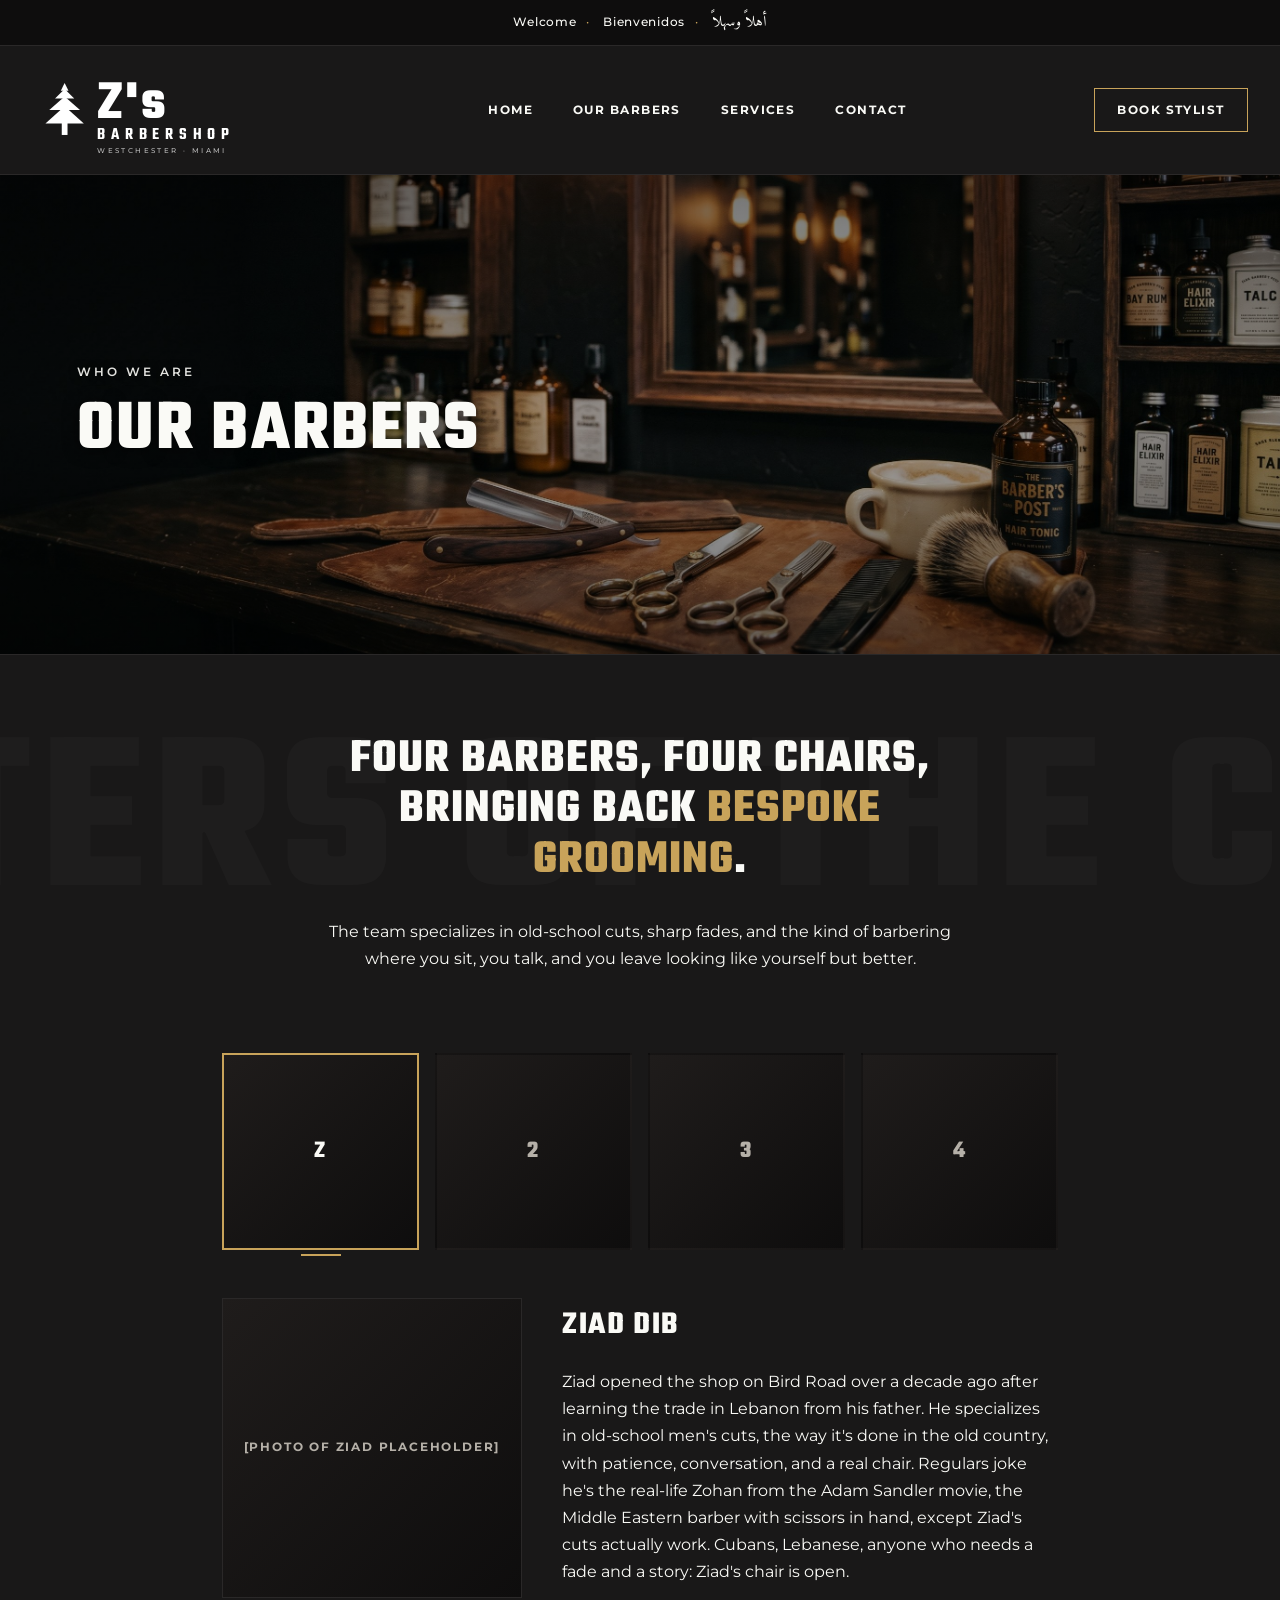
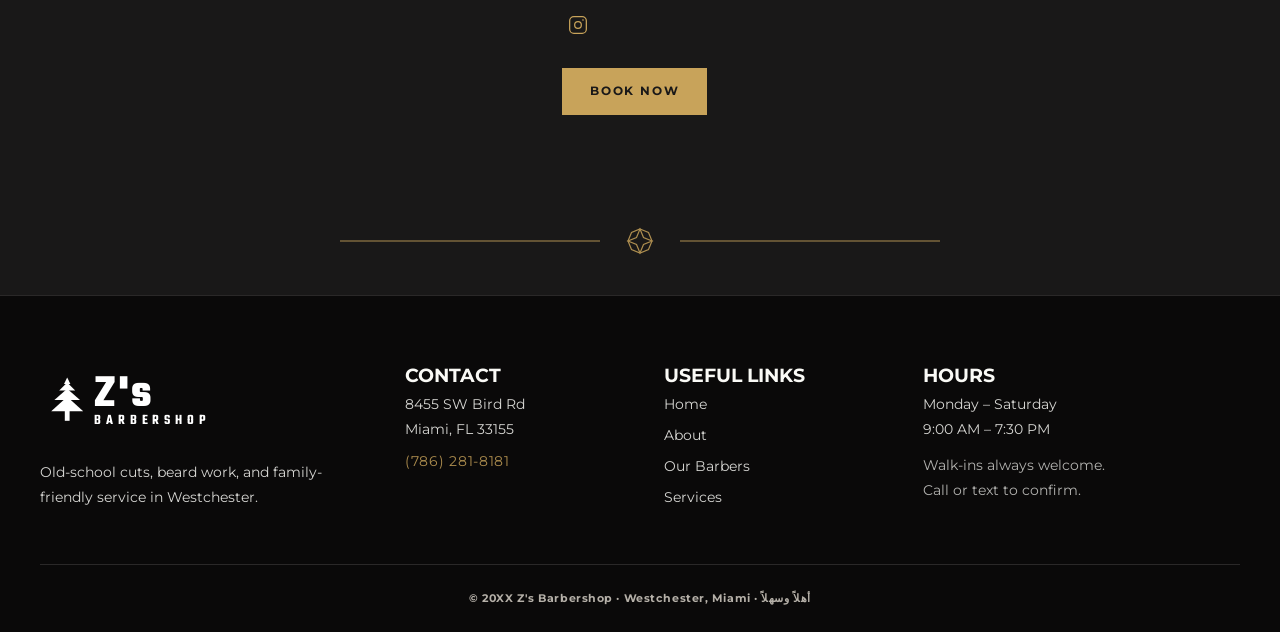
==== commit 1472ef16: "P1 fixes: cream token, thumb-row buttons, hamburger mobile nav Three Impeccable-audit P1 findings ad" ====
--- a/prototype/barbers.html
+++ b/prototype/barbers.html
@@ -68,7 +68,20 @@
       <a href="index.html#visit">CONTACT</a>
     </div>
     <a href="barbers.html" class="nav-cta">BOOK STYLIST</a>
+    <button class="nav-toggle" type="button" aria-controls="mobile-nav" aria-expanded="false" aria-label="Open menu">
+      <span class="hamburger-bar" aria-hidden="true"></span>
+      <span class="hamburger-bar" aria-hidden="true"></span>
+      <span class="hamburger-bar" aria-hidden="true"></span>
+    </button>
   </nav>
+
+  <div id="mobile-nav" class="mobile-nav" inert aria-label="Mobile navigation">
+    <a href="index.html">HOME</a>
+    <a href="barbers.html">OUR BARBERS</a>
+    <a href="services.html">SERVICES</a>
+    <a href="index.html#visit">CONTACT</a>
+    <a href="barbers.html" class="mobile-nav-cta">BOOK STYLIST</a>
+  </div>
 
   <main id="main-content">
 
@@ -86,11 +99,11 @@
   </section>
 
   <!-- Thumbnail row -->
-  <div class="thumb-row">
-    <div class="thumb active" data-barber="ziad">Z</div>
-    <div class="thumb" data-barber="b2">2</div>
-    <div class="thumb" data-barber="b3">3</div>
-    <div class="thumb" data-barber="b4">4</div>
+  <div class="thumb-row" role="group" aria-label="Select a barber">
+    <button class="thumb active" type="button" data-barber="ziad" aria-pressed="true">Z</button>
+    <button class="thumb" type="button" data-barber="b2" aria-pressed="false">2</button>
+    <button class="thumb" type="button" data-barber="b3" aria-pressed="false">3</button>
+    <button class="thumb" type="button" data-barber="b4" aria-pressed="false">4</button>
   </div>
 
   <!-- Featured barber card -->
@@ -159,6 +172,8 @@
     </div>
     <div class="footer-bottom">© 20XX Z's Barbershop · Westchester, Miami · أهلاً وسهلاً</div>
   </footer>
+
+  <script src="nav.js" defer></script>
 
   <script>
     // Barber data — Ziad is real; the other three are placeholders until names + bios arrive
@@ -197,8 +212,12 @@
 
     thumbs.forEach(thumb => {
       thumb.addEventListener('click', () => {
-        thumbs.forEach(t => t.classList.remove('active'));
+        thumbs.forEach(t => {
+          t.classList.remove('active');
+          t.setAttribute('aria-pressed', 'false');
+        });
         thumb.classList.add('active');
+        thumb.setAttribute('aria-pressed', 'true');
         const key = thumb.dataset.barber;
         const b = barbers[key];
         if (!b) return;
--- a/prototype/styles.css
+++ b/prototype/styles.css
@@ -1,6 +1,6 @@
 :root {
   --color-primary: #191818;
-  --color-cream: #ffffff;
+  --color-cream: #fafaf6;
   --color-accent: #c8a35a;
   --color-accent-hover: #d4b370;
   --color-ink-dark: #191818;
@@ -79,6 +79,101 @@
 }
 .nav-cta:hover { background: var(--color-accent); color: var(--color-ink-dark); }
 @media (min-width: 900px) { .nav-links { display: flex; } }
+
+/* ─── Mobile nav (hamburger + drawer) ─── */
+.nav-toggle {
+  display: flex;
+  flex-direction: column;
+  align-items: center;
+  justify-content: center;
+  gap: 5px;
+  background: transparent;
+  border: none;
+  padding: 0;
+  cursor: pointer;
+  width: 44px;
+  height: 44px;
+}
+.nav-toggle .hamburger-bar {
+  display: block;
+  width: 24px;
+  height: 2px;
+  background: var(--color-cream);
+  transform-origin: center;
+  transition: transform 0.25s cubic-bezier(0.16, 1, 0.3, 1), opacity 0.2s ease-out;
+}
+.nav-toggle[aria-expanded="true"] .hamburger-bar:nth-child(1) {
+  transform: translateY(7px) rotate(45deg);
+}
+.nav-toggle[aria-expanded="true"] .hamburger-bar:nth-child(2) {
+  opacity: 0;
+}
+.nav-toggle[aria-expanded="true"] .hamburger-bar:nth-child(3) {
+  transform: translateY(-7px) rotate(-45deg);
+}
+.nav-toggle:focus-visible {
+  outline: 2px solid var(--color-accent);
+  outline-offset: 2px;
+}
+
+.mobile-nav {
+  position: fixed;
+  top: 0; left: 0; right: 0; bottom: 0;
+  background: var(--color-primary);
+  z-index: 49;
+  display: flex;
+  flex-direction: column;
+  align-items: center;
+  justify-content: center;
+  gap: 1.25rem;
+  padding: 6rem 2rem 3rem;
+  opacity: 0;
+  transform: translateY(-12px);
+  pointer-events: none;
+  transition: opacity 0.32s cubic-bezier(0.16, 1, 0.3, 1),
+              transform 0.32s cubic-bezier(0.16, 1, 0.3, 1);
+}
+body.nav-open .mobile-nav {
+  opacity: 1;
+  transform: translateY(0);
+  pointer-events: auto;
+}
+.mobile-nav a {
+  font-family: var(--font-display);
+  font-weight: 700;
+  font-size: 2rem;
+  letter-spacing: 0.04em;
+  text-transform: uppercase;
+  color: var(--color-cream);
+  text-decoration: none;
+  transition: color 0.2s;
+  padding: 0.5rem 0;
+}
+.mobile-nav a:hover { color: var(--color-accent); }
+.mobile-nav a:focus-visible {
+  outline: 2px solid var(--color-accent);
+  outline-offset: 4px;
+}
+.mobile-nav .mobile-nav-cta {
+  margin-top: 1.5rem;
+  border: 1.5px solid var(--color-accent);
+  padding: 0.9rem 2rem;
+  font-size: 1rem;
+  letter-spacing: 0.15em;
+}
+.mobile-nav .mobile-nav-cta:hover {
+  background: var(--color-accent);
+  color: var(--color-ink-dark);
+}
+body.nav-open { overflow: hidden; }
+
+@media (max-width: 899px) {
+  .logo-wordmark { height: 60px; }
+  .nav-cta { display: none; }
+}
+@media (min-width: 900px) {
+  .nav-toggle, .mobile-nav { display: none; }
+}
 
 /* ─── Hero ─── */
 .hero {
@@ -607,8 +702,10 @@
   letter-spacing: 0.06em;
   transition: all .2s;
   position: relative;
-}
-.thumb.active { border-color: var(--color-accent); }
+  padding: 0;
+  width: 100%;
+}
+.thumb.active { border-color: var(--color-accent); color: var(--color-cream); }
 .thumb.active::after {
   content: '';
   position: absolute;
@@ -620,6 +717,10 @@
   background: var(--color-accent);
 }
 .thumb:hover { border-color: var(--color-accent); }
+.thumb:focus-visible {
+  outline: 2px solid var(--color-accent);
+  outline-offset: 2px;
+}
 
 .featured-barber {
   max-width: 900px;
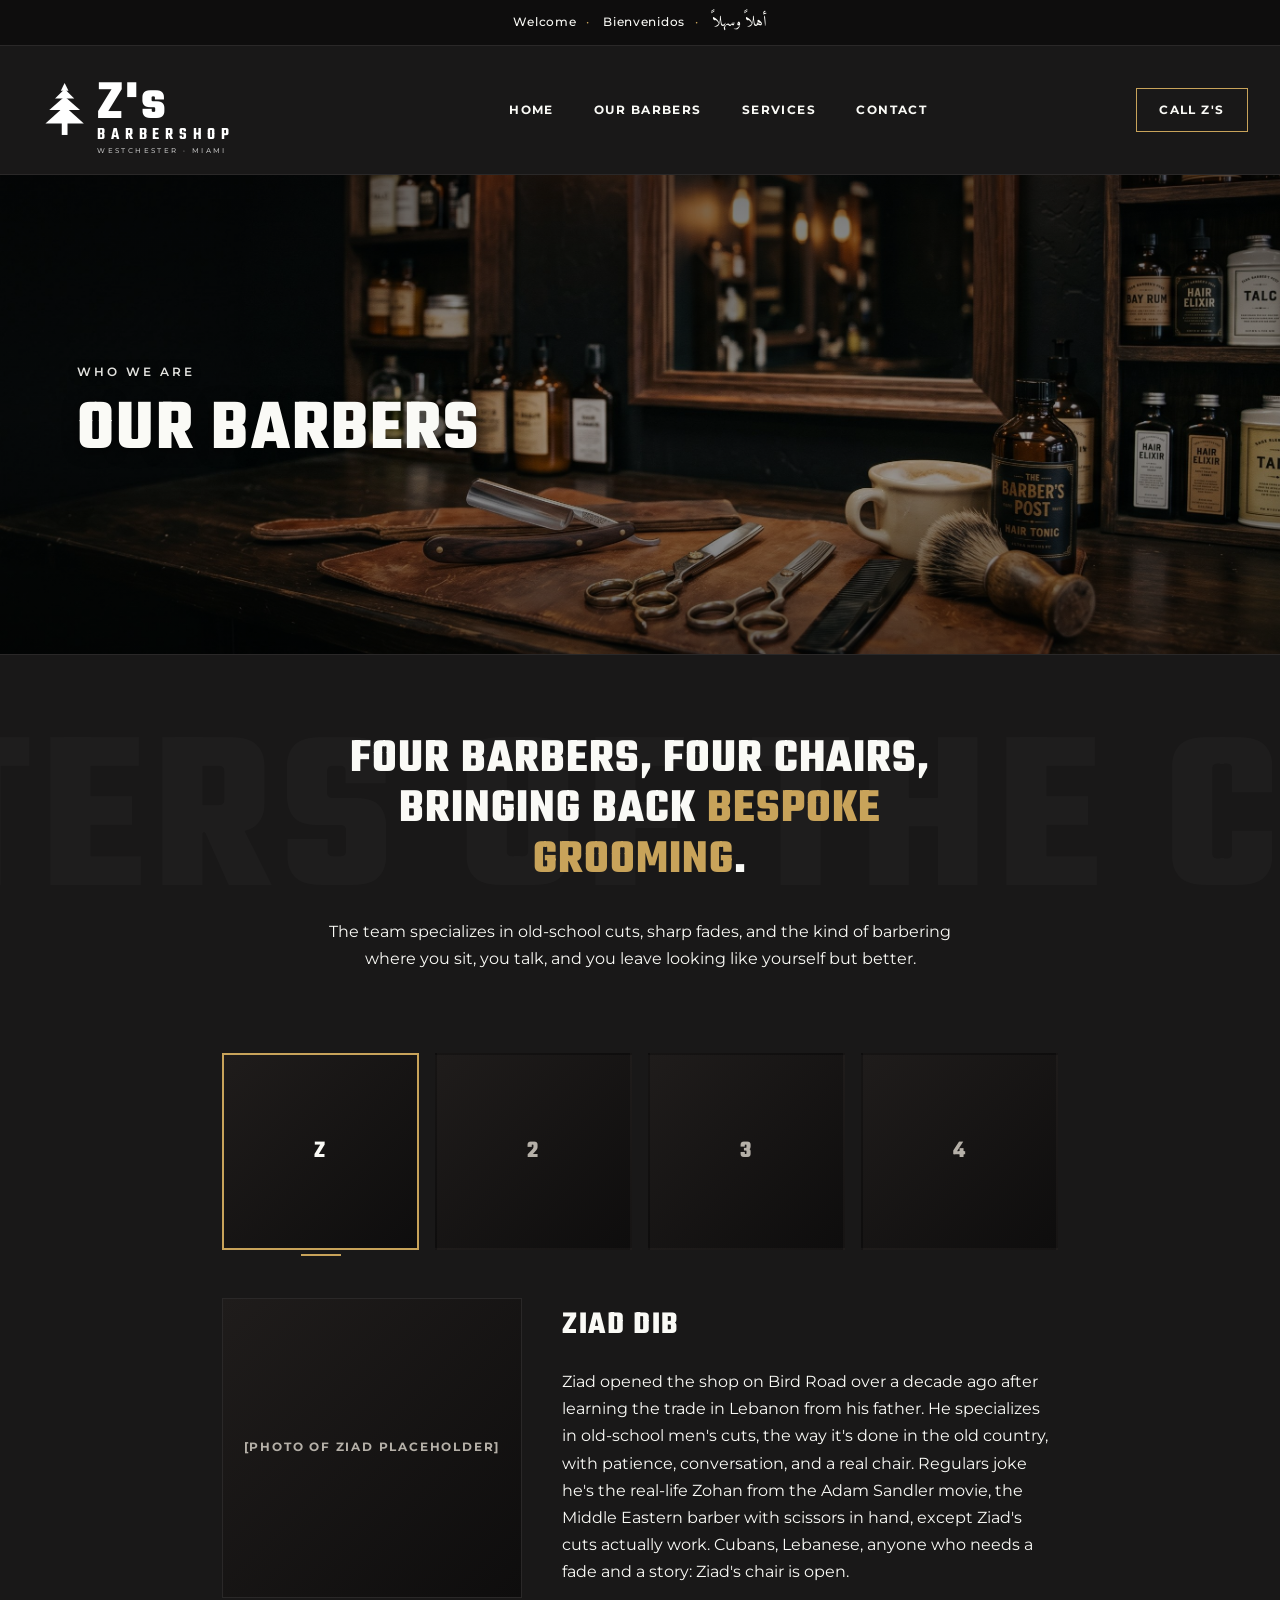
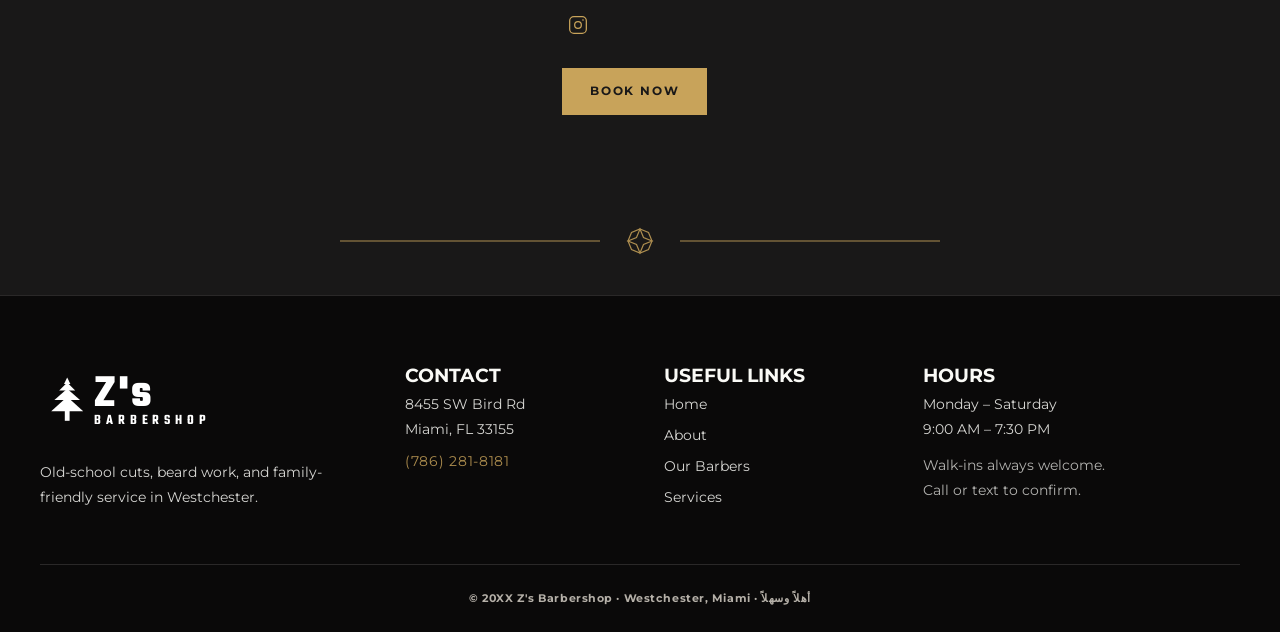
==== commit cd429902: "P2 clarify: nav CTA "BOOK STYLIST" → "CALL Z'S" (tel-link) Per PRODUCT.md voice rule + primary-actio" ====
--- a/prototype/barbers.html
+++ b/prototype/barbers.html
@@ -67,7 +67,7 @@
       <a href="services.html">SERVICES</a>
       <a href="index.html#visit">CONTACT</a>
     </div>
-    <a href="barbers.html" class="nav-cta">BOOK STYLIST</a>
+    <a href="tel:+17862818181" class="nav-cta">CALL Z'S</a>
     <button class="nav-toggle" type="button" aria-controls="mobile-nav" aria-expanded="false" aria-label="Open menu">
       <span class="hamburger-bar" aria-hidden="true"></span>
       <span class="hamburger-bar" aria-hidden="true"></span>
@@ -80,7 +80,7 @@
     <a href="barbers.html">OUR BARBERS</a>
     <a href="services.html">SERVICES</a>
     <a href="index.html#visit">CONTACT</a>
-    <a href="barbers.html" class="mobile-nav-cta">BOOK STYLIST</a>
+    <a href="tel:+17862818181" class="mobile-nav-cta">CALL Z'S</a>
   </div>
 
   <main id="main-content">
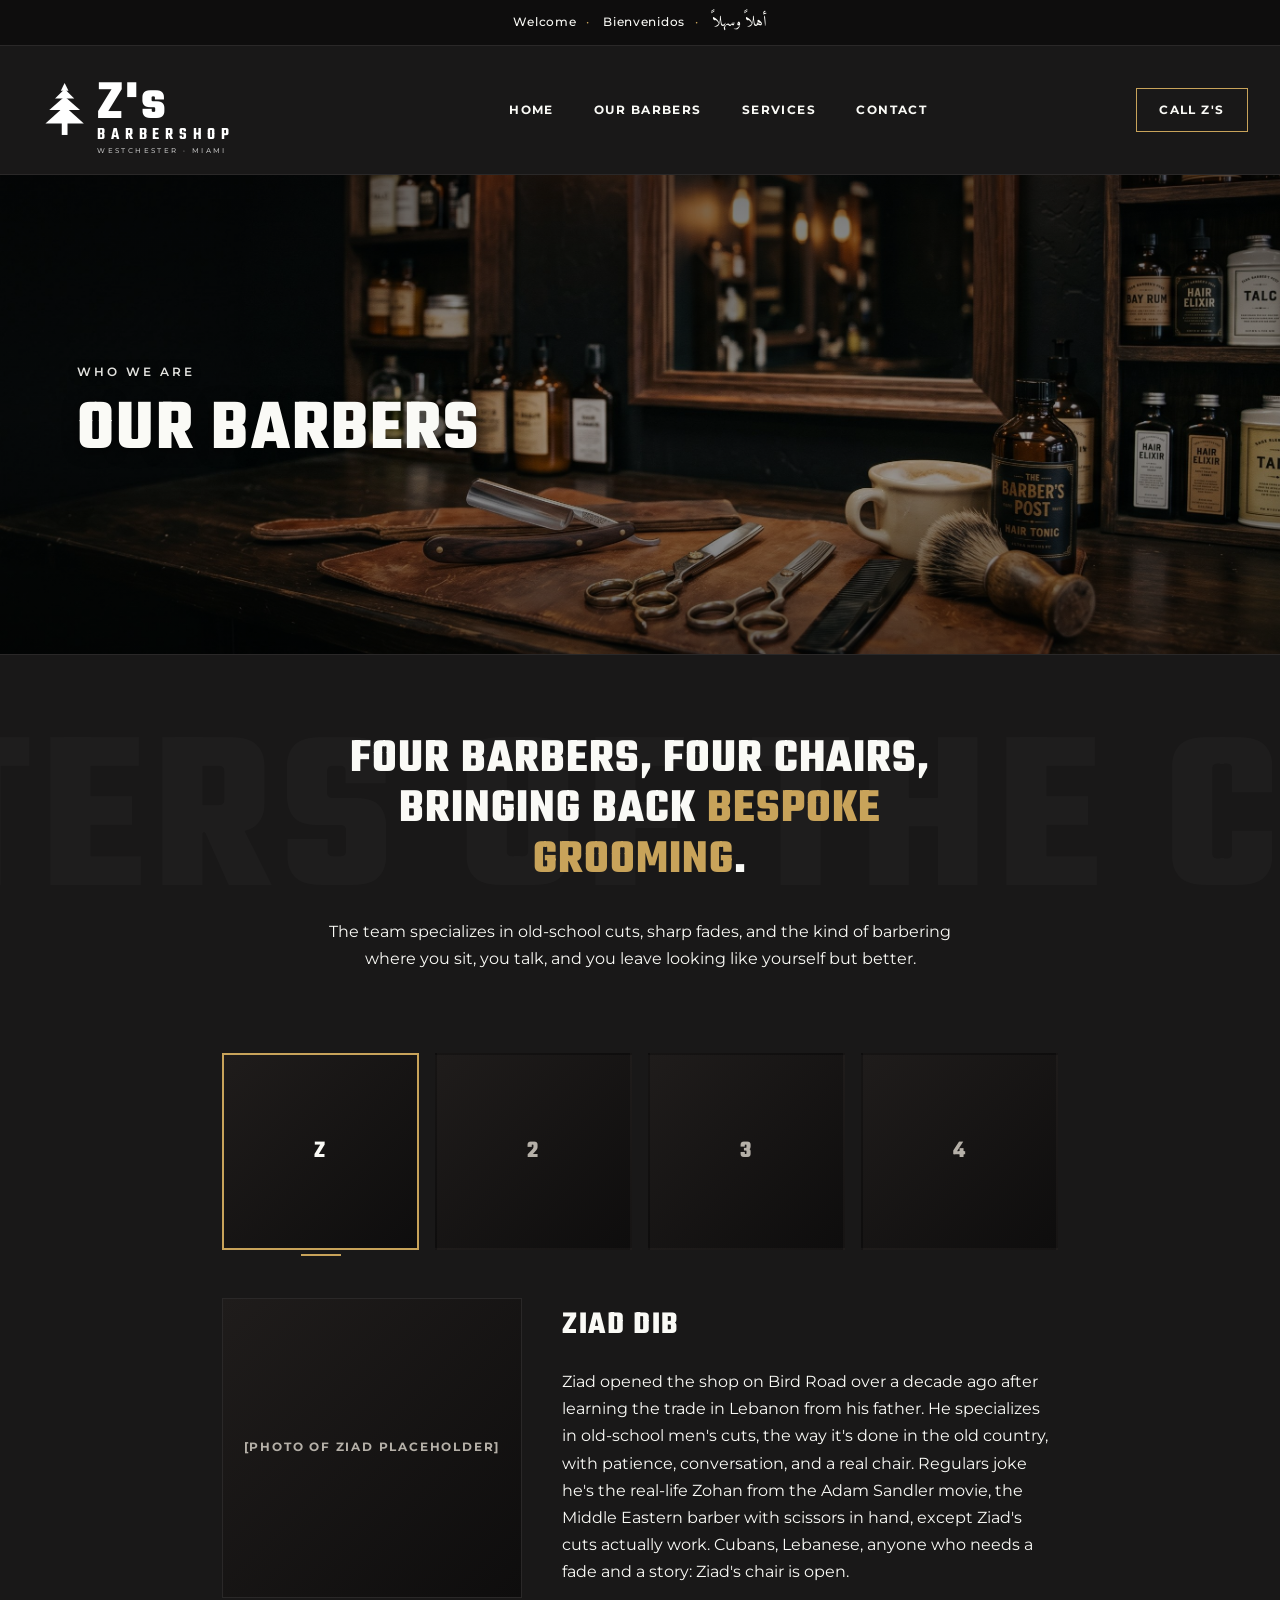
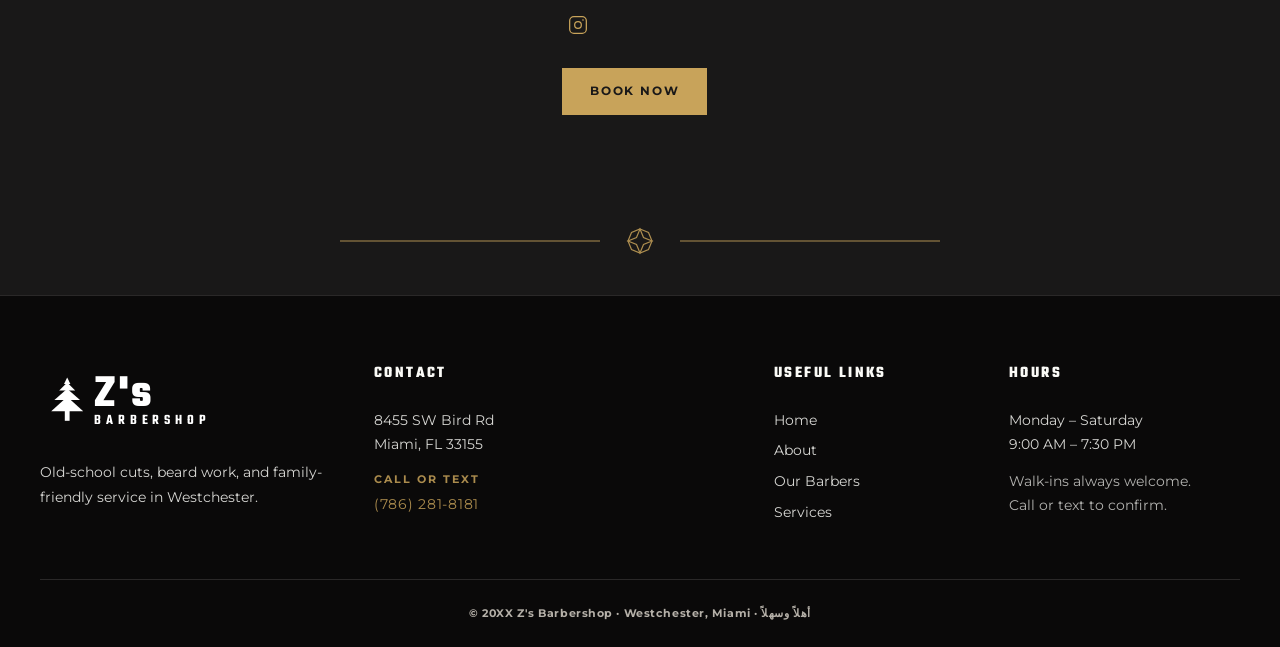
==== commit f4fd4b82: "P2 layout: footer rhythm + h3 selector fix Reweight footer grid from uniform 1.5fr/1fr/1fr/1.5fr to " ====
--- a/prototype/barbers.html
+++ b/prototype/barbers.html
@@ -155,6 +155,7 @@
       <div class="footer-col">
         <h3>CONTACT</h3>
         <p>8455 SW Bird Rd<br>Miami, FL 33155</p>
+        <span class="footer-phone-eyebrow">Call or Text</span>
         <a href="tel:+17862818181" class="footer-phone">(786) 281-8181</a>
       </div>
       <div class="footer-col">
--- a/prototype/styles.css
+++ b/prototype/styles.css
@@ -807,14 +807,24 @@
   gap: 3rem;
   grid-template-columns: 1fr;
 }
-@media (min-width: 800px) { .footer-grid { grid-template-columns: 1.5fr 1fr 1fr 1.5fr; } }
-.footer-col h4 {
+@media (min-width: 800px) { .footer-grid { grid-template-columns: 1.3fr 1.6fr 0.85fr 1.05fr; } }
+.footer-col h3 {
   font-family: var(--font-display);
   font-weight: 700;
   font-size: 1rem;
   letter-spacing: 0.15em;
   color: var(--color-cream);
-  margin-bottom: 1.25rem;
+  margin: 0 0 1.25rem;
+}
+.footer-phone-eyebrow {
+  display: block;
+  font-family: var(--font-ui);
+  font-size: 0.7rem;
+  letter-spacing: 0.18em;
+  color: var(--color-accent);
+  text-transform: uppercase;
+  margin-top: 0.85rem;
+  opacity: 0.85;
 }
 .footer-col p, .footer-col a {
   font-family: var(--font-body);
@@ -829,10 +839,11 @@
 .footer-phone {
   font-family: var(--font-display);
   font-weight: 700;
-  font-size: 1.4rem;
+  font-size: 1.65rem;
   color: var(--color-accent) !important;
   letter-spacing: 0.05em;
-  margin-top: 0.5rem;
+  margin-top: 0.15rem;
+  display: block;
 }
 .footer-logo { height: 80px; width: auto; margin-bottom: 1.25rem; display: block; }
 .footer-social { display: flex; gap: 1rem; margin-top: 1.25rem; }
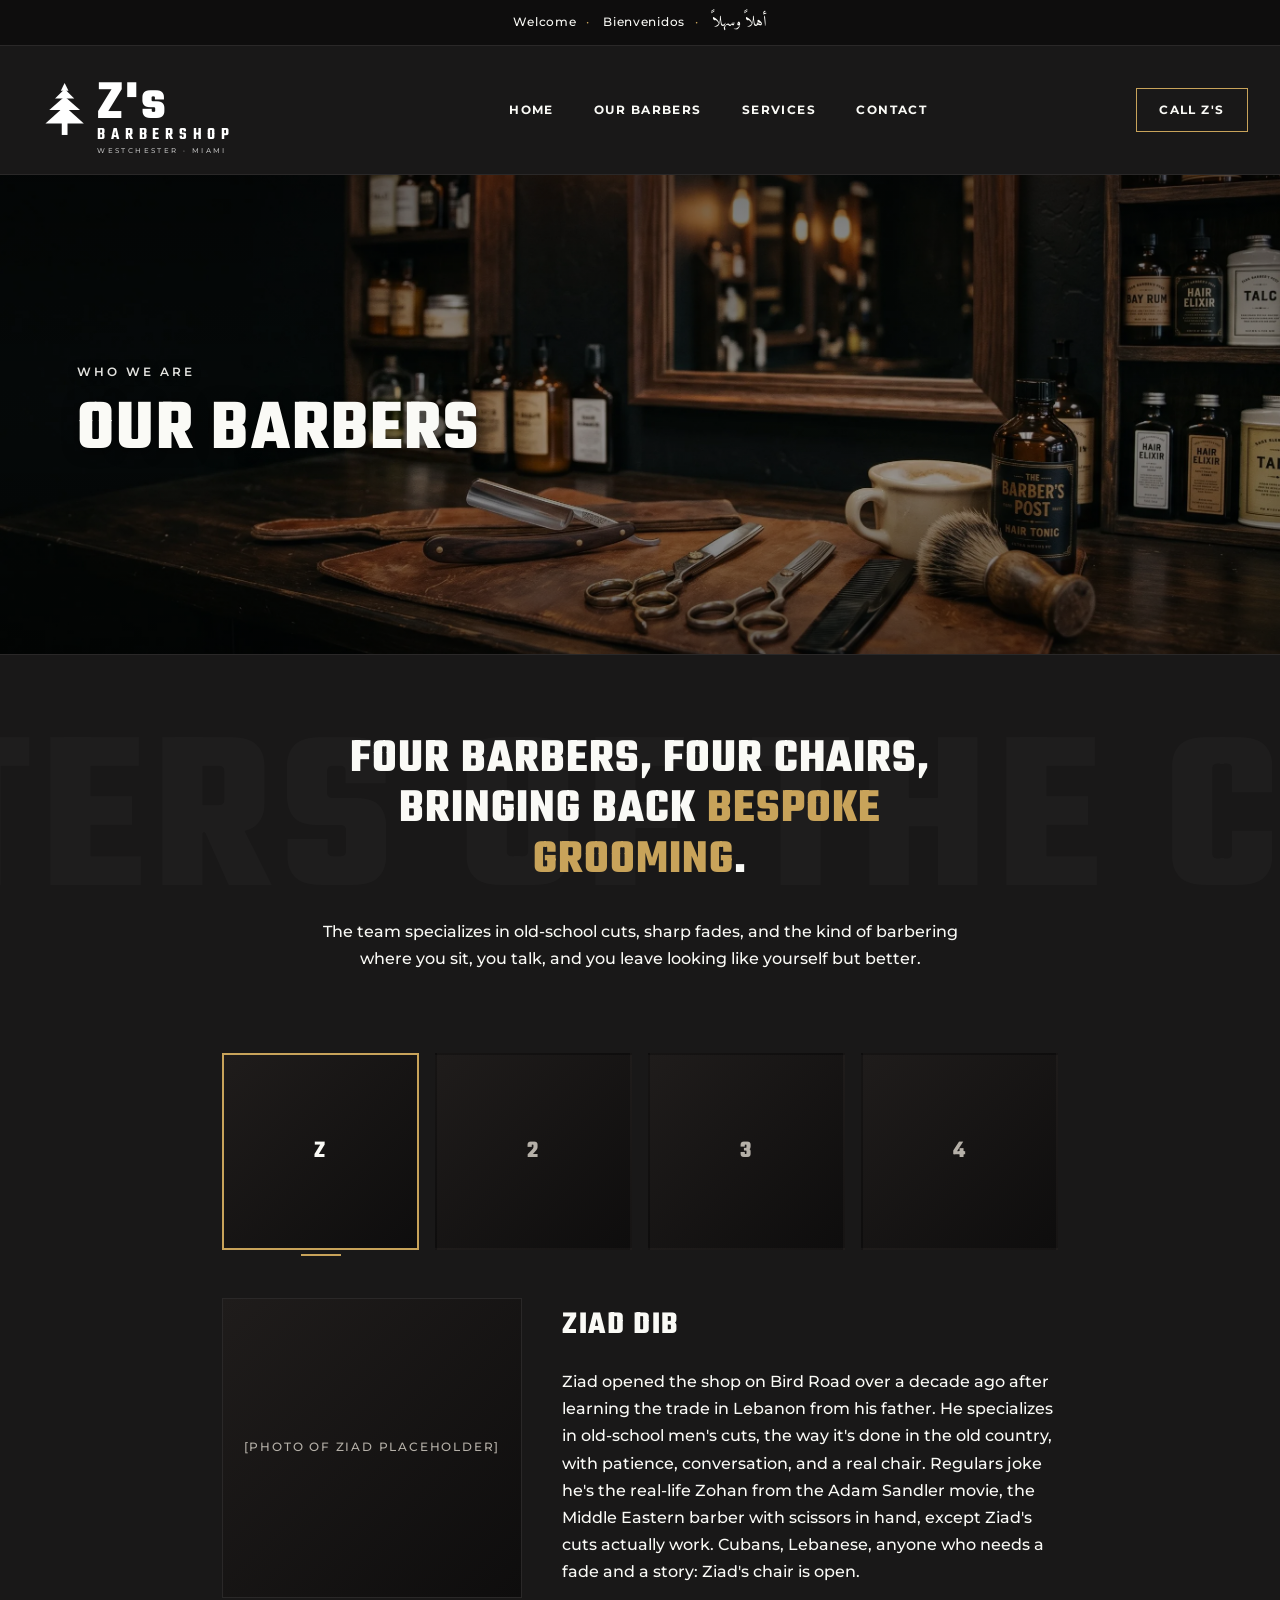
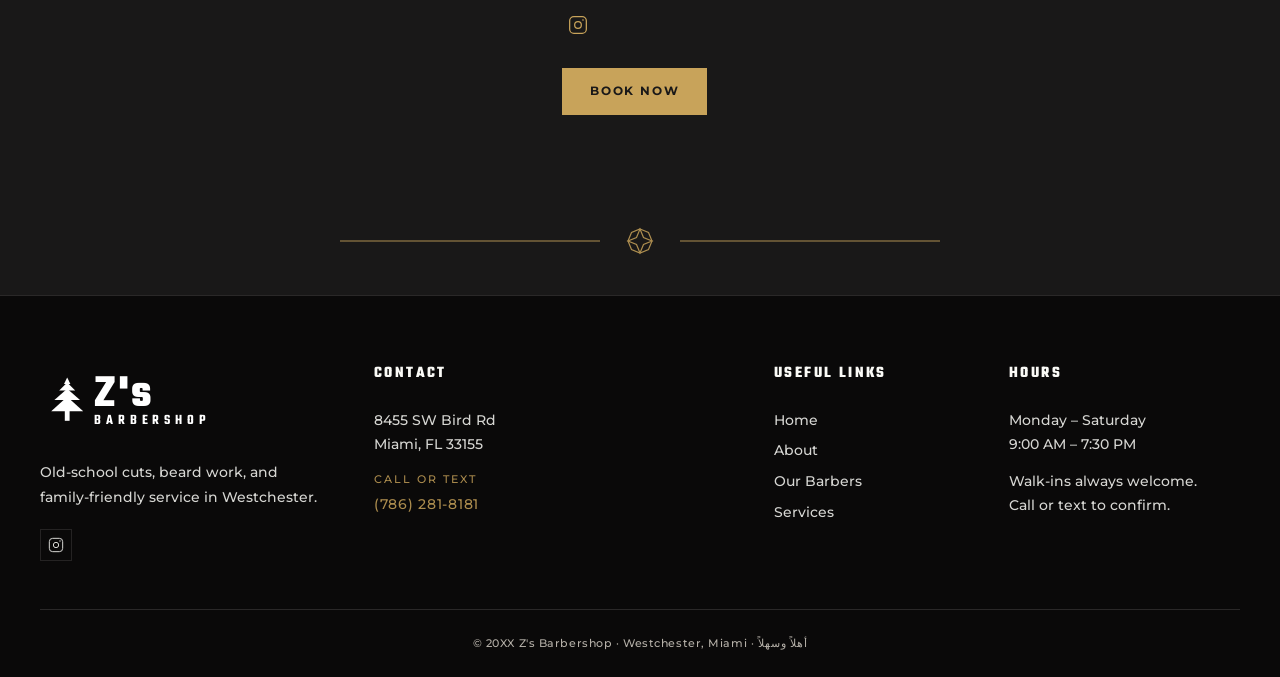
==== commit e02d400c: "P2/P3 polish: body 500 typeset, footer IG parity, WebP heroes Light tighten + speed-up pass before Z" ====
--- a/prototype/barbers.html
+++ b/prototype/barbers.html
@@ -9,7 +9,7 @@
   <link rel="canonical" href="https://zsbarbershop.com/barbers">
   <meta name="theme-color" content="#191818">
   <link rel="icon" href="/favicon.svg" type="image/svg+xml">
-  <link rel="preload" as="image" href="../assets/generated/heroes/barbers-workstation-final.jpg">
+  <link rel="preload" as="image" href="../assets/generated/heroes/barbers-workstation-final.webp" type="image/webp">
 
   <meta property="og:title" content="Our Barbers — Z's Barbershop">
   <meta property="og:description" content="Meet the barbers at Z's: Ziad Dib and the team. Old-school cuts and bespoke grooming in Westchester, Miami. Four barbers, four chairs.">
@@ -151,6 +151,9 @@
           <text x="68" y="80" font-family="Teko,sans-serif" font-weight="600" font-size="18" fill="#ffffff" letter-spacing="6">BARBERSHOP</text>
         </svg>
         <p>Old-school cuts, beard work, and family-friendly service in Westchester.</p>
+        <div class="footer-social">
+          <a href="https://instagram.com/zbarbershop1" aria-label="Instagram"><svg viewBox="0 0 24 24"><rect x="2" y="2" width="20" height="20" rx="5"/><circle cx="12" cy="12" r="4"/><circle cx="18" cy="6" r="1" fill="currentColor" stroke="none"/></svg></a>
+        </div>
       </div>
       <div class="footer-col">
         <h3>CONTACT</h3>
@@ -168,7 +171,7 @@
       <div class="footer-col">
         <h3>HOURS</h3>
         <p>Monday – Saturday<br>9:00 AM – 7:30 PM</p>
-        <p style="margin-top:.75rem;opacity:.7;">Walk-ins always welcome.<br>Call or text to confirm.</p>
+        <p class="footer-note">Walk-ins always welcome.<br>Call or text to confirm.</p>
       </div>
     </div>
     <div class="footer-bottom">© 20XX Z's Barbershop · Westchester, Miami · أهلاً وسهلاً</div>
--- a/prototype/styles.css
+++ b/prototype/styles.css
@@ -17,7 +17,7 @@
 html { scroll-behavior: smooth; }
 body {
   font-family: var(--font-body);
-  font-weight: 700;
+  font-weight: 500;
   font-size: 16px;
   line-height: 1.7;
   background: var(--color-primary);
@@ -188,6 +188,12 @@
   background:
     linear-gradient(90deg, rgba(0,0,0,0.78) 0%, rgba(0,0,0,0.55) 28%, rgba(0,0,0,0.25) 55%, rgba(0,0,0,0.08) 100%),
     url('../assets/generated/heroes/index-the-chair-final.jpg') center/cover no-repeat;
+  background:
+    linear-gradient(90deg, rgba(0,0,0,0.78) 0%, rgba(0,0,0,0.55) 28%, rgba(0,0,0,0.25) 55%, rgba(0,0,0,0.08) 100%),
+    image-set(
+      url('../assets/generated/heroes/index-the-chair-final.webp') type('image/webp'),
+      url('../assets/generated/heroes/index-the-chair-final.jpg') type('image/jpeg')
+    ) center/cover no-repeat;
 }
 @media (max-width: 800px) {
   .hero {
@@ -197,6 +203,12 @@
     background:
       linear-gradient(180deg, rgba(0,0,0,0.5) 0%, rgba(0,0,0,0.75) 100%),
       url('../assets/generated/heroes/index-the-chair-final.jpg') 65% center/cover no-repeat;
+    background:
+      linear-gradient(180deg, rgba(0,0,0,0.5) 0%, rgba(0,0,0,0.75) 100%),
+      image-set(
+        url('../assets/generated/heroes/index-the-chair-final.webp') type('image/webp'),
+        url('../assets/generated/heroes/index-the-chair-final.jpg') type('image/jpeg')
+      ) 65% center/cover no-repeat;
   }
 }
 .hero::before {
@@ -297,6 +309,12 @@
   background:
     linear-gradient(180deg, rgba(0,0,0,0.55) 0%, rgba(0,0,0,0.3) 50%, rgba(0,0,0,0.6) 100%),
     url('../assets/generated/heroes/barbers-workstation-final.jpg') center 72%/cover no-repeat;
+  background:
+    linear-gradient(180deg, rgba(0,0,0,0.55) 0%, rgba(0,0,0,0.3) 50%, rgba(0,0,0,0.6) 100%),
+    image-set(
+      url('../assets/generated/heroes/barbers-workstation-final.webp') type('image/webp'),
+      url('../assets/generated/heroes/barbers-workstation-final.jpg') type('image/jpeg')
+    ) center 72%/cover no-repeat;
 }
 .page-hero--barbers h1 { text-shadow: 0 2px 16px rgba(0,0,0,0.6); }
 @media (min-width: 640px) {
@@ -312,6 +330,12 @@
   background:
     linear-gradient(180deg, rgba(0,0,0,0.45) 0%, rgba(0,0,0,0.2) 50%, rgba(0,0,0,0.55) 100%),
     url('../assets/generated/heroes/services-between-cuts-final.jpg') center center/cover no-repeat;
+  background:
+    linear-gradient(180deg, rgba(0,0,0,0.45) 0%, rgba(0,0,0,0.2) 50%, rgba(0,0,0,0.55) 100%),
+    image-set(
+      url('../assets/generated/heroes/services-between-cuts-final.webp') type('image/webp'),
+      url('../assets/generated/heroes/services-between-cuts-final.jpg') type('image/jpeg')
+    ) center center/cover no-repeat;
 }
 .page-hero--services h1 { text-shadow: 0 2px 16px rgba(0,0,0,0.6); }
 .page-hero-eyebrow {
@@ -364,7 +388,7 @@
 }
 .section-body p {
   font-family: var(--font-body);
-  font-weight: 400;
+  font-weight: 500;
   font-size: 1rem;
   line-height: 1.7;
   color: var(--color-cream);
@@ -466,7 +490,7 @@
 }
 .service-desc {
   font-family: var(--font-body);
-  font-weight: 400;
+  font-weight: 500;
   font-size: 0.95rem;
   line-height: 1.65;
   color: var(--color-cream);
@@ -475,7 +499,7 @@
 }
 .service-price {
   font-family: var(--font-body);
-  font-weight: 400;
+  font-weight: 500;
   font-size: 0.95rem;
   color: var(--color-cream);
 }
@@ -547,7 +571,7 @@
   gap: 1rem;
   align-items: start;
   font-family: var(--font-body);
-  font-weight: 400;
+  font-weight: 500;
   font-size: 1rem;
   color: var(--color-cream);
   line-height: 1.65;
@@ -592,7 +616,7 @@
 }
 .review-text {
   font-family: var(--font-body);
-  font-weight: 400;
+  font-weight: 500;
   font-size: 0.95rem;
   line-height: 1.65;
   color: var(--color-cream);
@@ -645,7 +669,7 @@
 }
 .svc-row-desc {
   font-family: var(--font-body);
-  font-weight: 400;
+  font-weight: 500;
   font-size: 0.95rem;
   line-height: 1.65;
   color: var(--color-cream);
@@ -672,7 +696,7 @@
 .accent-word { color: var(--color-accent); }
 .barbers-intro p {
   font-family: var(--font-body);
-  font-weight: 400;
+  font-weight: 500;
   font-size: 1rem;
   line-height: 1.7;
   color: var(--color-cream);
@@ -756,7 +780,7 @@
 }
 .featured-bio {
   font-family: var(--font-body);
-  font-weight: 400;
+  font-weight: 500;
   font-size: 1rem;
   line-height: 1.7;
   color: var(--color-cream);
@@ -828,7 +852,7 @@
 }
 .footer-col p, .footer-col a {
   font-family: var(--font-body);
-  font-weight: 400;
+  font-weight: 500;
   font-size: 0.9rem;
   line-height: 1.7;
   color: var(--color-cream);
@@ -846,6 +870,7 @@
   display: block;
 }
 .footer-logo { height: 80px; width: auto; margin-bottom: 1.25rem; display: block; }
+.footer-note { margin-top: 0.75rem; opacity: 0.7; }
 .footer-social { display: flex; gap: 1rem; margin-top: 1.25rem; }
 .footer-social a {
   width: 32px; height: 32px;
